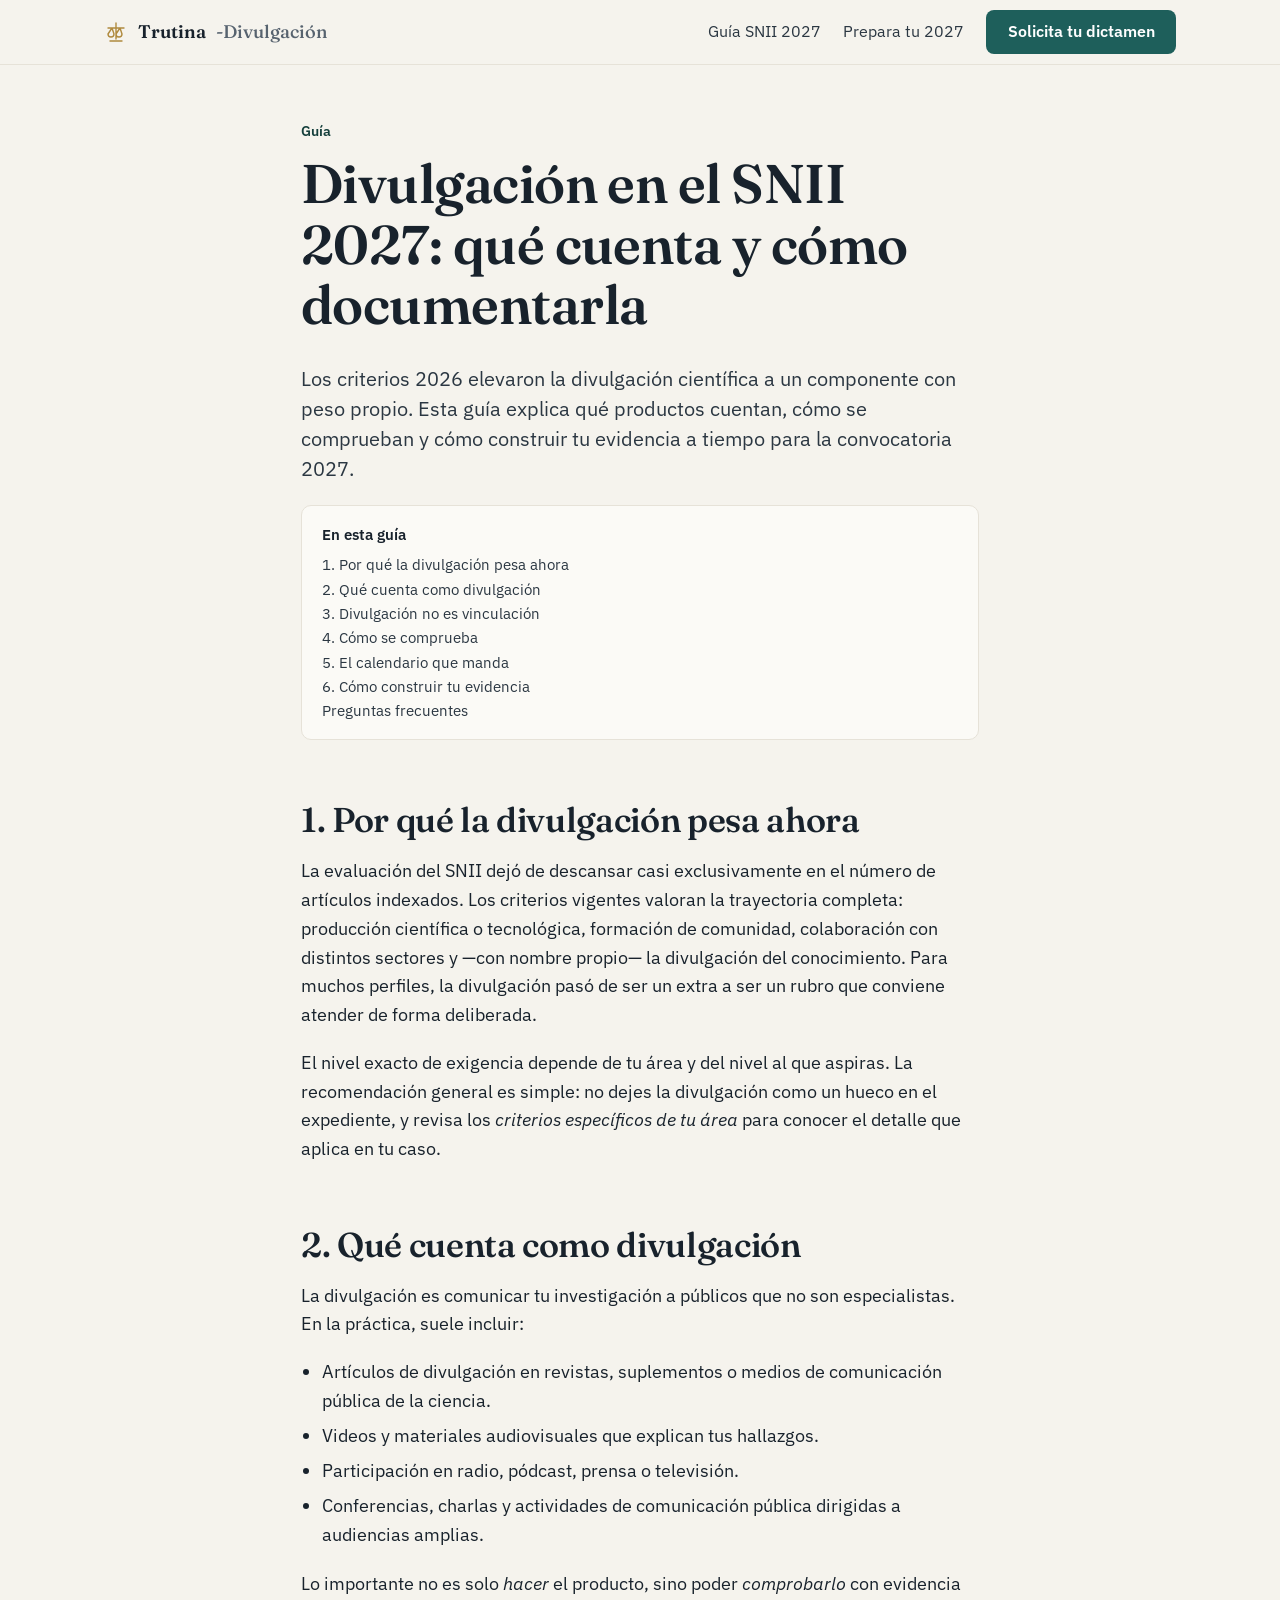
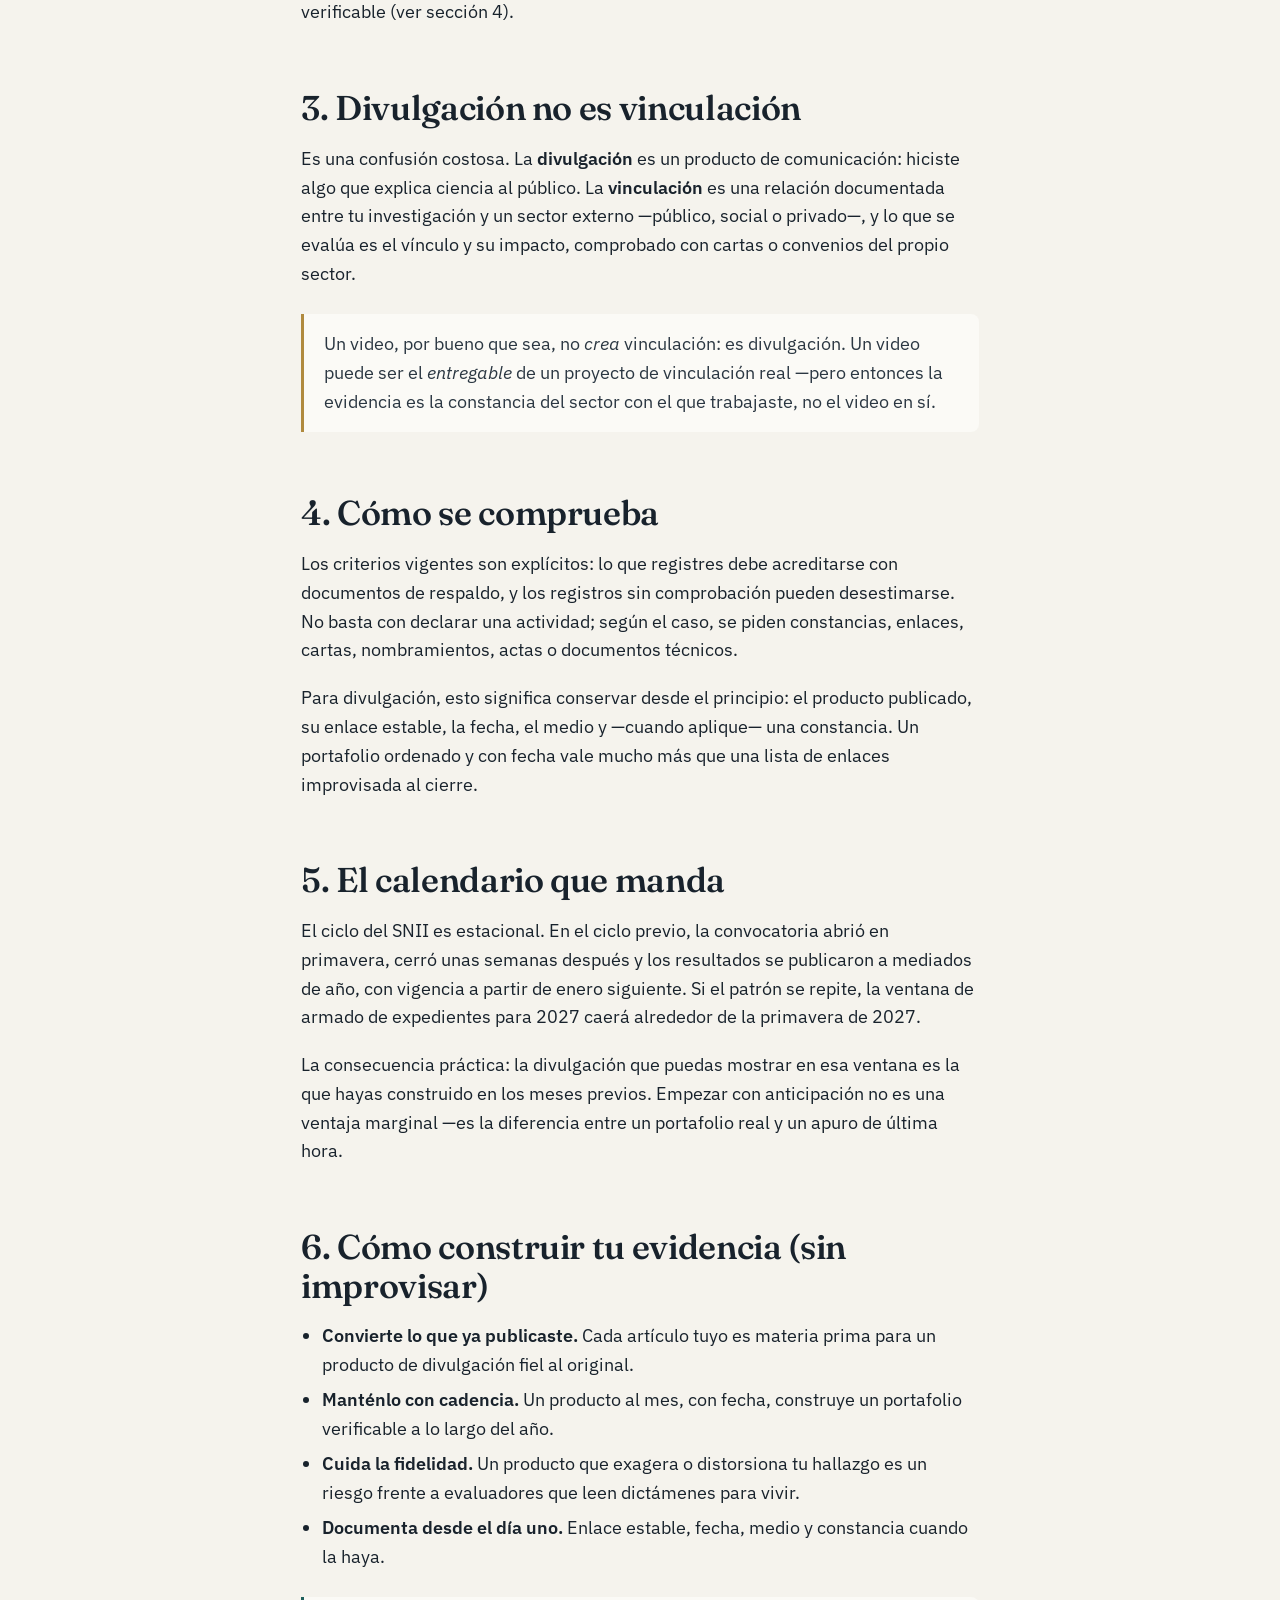
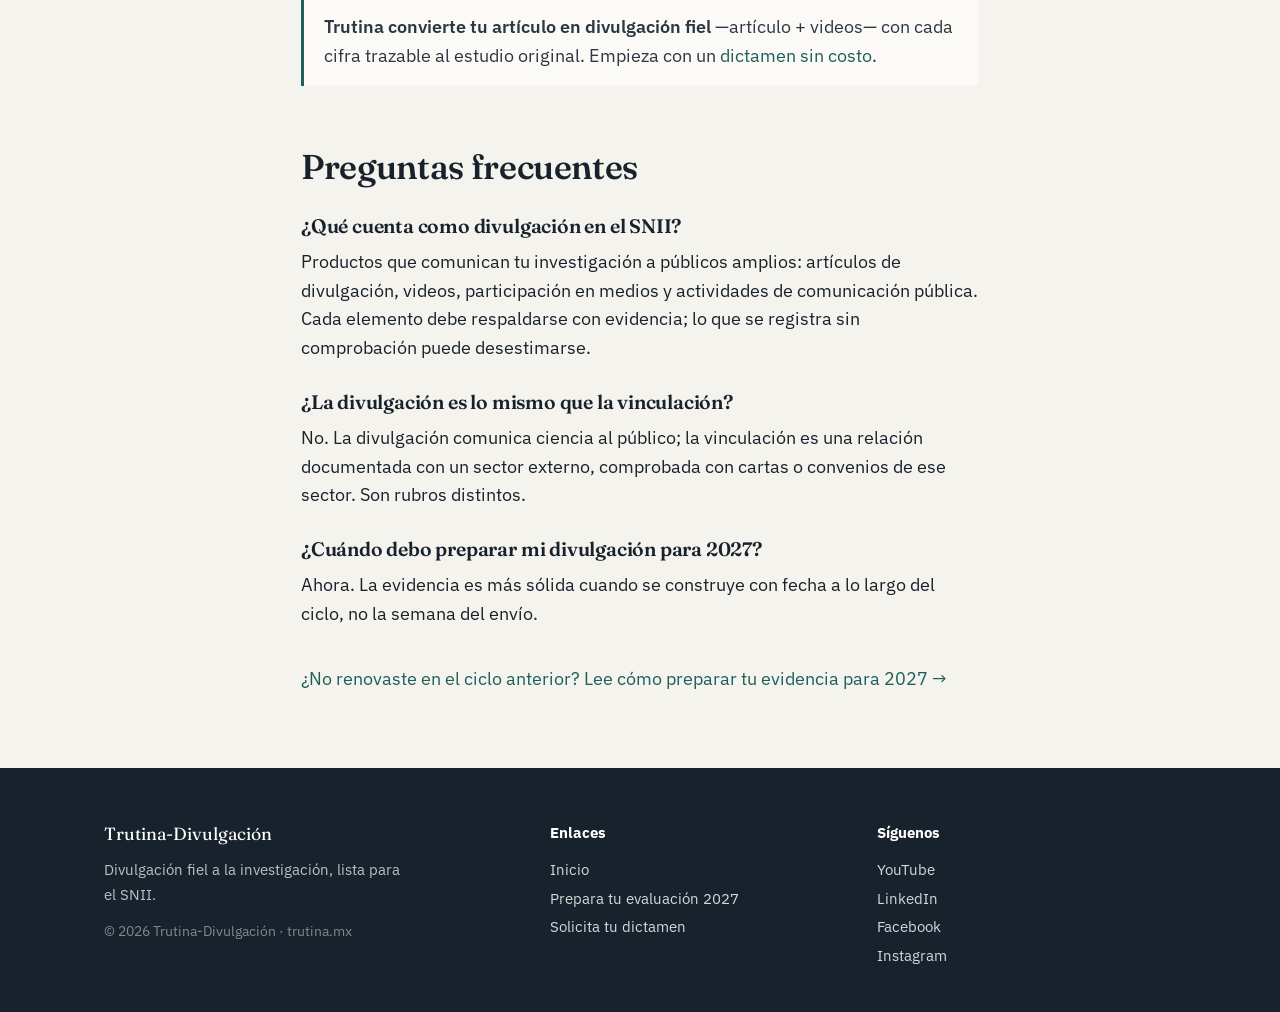
==== guia-divulgacion-snii-2027.html @ 3f076a6f "Add files via upload Creación de la página con el dominio trutina.mx" ====
<!DOCTYPE html>
<html lang="es">
<head>
<meta charset="utf-8">
<meta name="viewport" content="width=device-width, initial-scale=1">
<title>Divulgación en el SNII 2027: qué cuenta y cómo documentarla — Trutina</title>
<meta name="description" content="Guía práctica de la divulgación científica en la evaluación del SNII rumbo a 2027: qué productos cuentan, cómo se comprueban y cómo construir tu evidencia a tiempo.">
<link rel="canonical" href="https://trutina.mx/guia-divulgacion-snii-2027.html">
<meta property="og:type" content="article">
<meta property="og:title" content="Divulgación en el SNII 2027: qué cuenta y cómo documentarla">
<meta property="og:description" content="Qué productos de divulgación cuentan en el SNII, cómo se comprueban y cómo construir tu evidencia rumbo a la convocatoria 2027.">
<meta property="og:url" content="https://trutina.mx/guia-divulgacion-snii-2027.html">
<meta property="og:locale" content="es_MX">
<link rel="preconnect" href="https://fonts.googleapis.com">
<link rel="preconnect" href="https://fonts.gstatic.com" crossorigin>
<link href="https://fonts.googleapis.com/css2?family=Fraunces:opsz,wght@9..144,500;9..144,600&family=IBM+Plex+Sans:wght@400;500;600&family=IBM+Plex+Mono:wght@500&display=swap" rel="stylesheet">
<link rel="stylesheet" href="styles.css">
<script type="application/ld+json">
{
  "@context":"https://schema.org",
  "@type":"FAQPage",
  "mainEntity":[
    {"@type":"Question","name":"¿Qué cuenta como divulgación en el SNII?","acceptedAnswer":{"@type":"Answer","text":"Productos que comunican tu investigación a públicos amplios: artículos de divulgación, videos, materiales audiovisuales, participación en medios y actividades de comunicación pública de la ciencia. Cada elemento debe respaldarse con evidencia documental; lo que se registra sin comprobación puede desestimarse."}},
    {"@type":"Question","name":"¿La divulgación es lo mismo que la vinculación en el SNII?","acceptedAnswer":{"@type":"Answer","text":"No. La divulgación comunica ciencia al público; la vinculación es una relación documentada con los sectores público, social o privado, comprobada con cartas o convenios del propio sector. Son rubros distintos y se evalúan por separado."}},
    {"@type":"Question","name":"¿Cuándo debo preparar mi divulgación para 2027?","acceptedAnswer":{"@type":"Answer","text":"Ahora. La convocatoria suele abrir en primavera y los resultados llegan a mediados de año. La evidencia de divulgación es más sólida cuando se construye con fecha a lo largo del ciclo, no la semana del envío."}}
  ]
}
</script>
</head>
<body>
<a class="skip" href="#main">Saltar al contenido</a>

<header class="site-head">
  <div class="wrap">
    <a class="brand" href="/" aria-label="Trutina-Divulgación, inicio">
      <svg width="24" height="24" viewBox="0 0 24 24" fill="none" aria-hidden="true">
        <path d="M12 3v16M6 21h12M4 8h16M8 8l-4 6a3 3 0 0 0 6 0L8 8zm8 0l-4 6a3 3 0 0 0 6 0l-2-6z" stroke="#B08A3E" stroke-width="1.4" stroke-linecap="round" stroke-linejoin="round"/>
      </svg>
      Trutina<span style="color:var(--slate);font-weight:500">-Divulgación</span>
    </a>
    <nav class="nav" aria-label="Principal">
      <a class="navlink" href="guia-divulgacion-snii-2027.html">Guía SNII 2027</a>
      <a class="navlink" href="no-renovados-2027.html">Prepara tu 2027</a>
      <a class="btn btn-primary cta" href="mailto:trutina.divulgacion@gmail.com?subject=Solicito%20mi%20dictamen%20de%20divulgabilidad">Solicita tu dictamen</a>
    </nav>
  </div>
</header>

<main id="main" class="article">
  <div class="wrap prose">
    <p class="kicker">Guía</p>
    <h1>Divulgación en el SNII 2027: qué cuenta y cómo documentarla</h1>
    <p class="lead">Los criterios 2026 elevaron la divulgación científica a un componente con peso propio. Esta guía explica qué productos cuentan, cómo se comprueban y cómo construir tu evidencia a tiempo para la convocatoria 2027.</p>

    <nav class="toc" aria-label="Contenido">
      <strong>En esta guía</strong>
      <a href="#peso">1. Por qué la divulgación pesa ahora</a><br>
      <a href="#cuenta">2. Qué cuenta como divulgación</a><br>
      <a href="#vinculacion">3. Divulgación no es vinculación</a><br>
      <a href="#evidencia">4. Cómo se comprueba</a><br>
      <a href="#calendario">5. El calendario que manda</a><br>
      <a href="#construir">6. Cómo construir tu evidencia</a><br>
      <a href="#faq">Preguntas frecuentes</a>
    </nav>

    <h2 id="peso">1. Por qué la divulgación pesa ahora</h2>
    <p>La evaluación del SNII dejó de descansar casi exclusivamente en el número de artículos indexados. Los criterios vigentes valoran la trayectoria completa: producción científica o tecnológica, formación de comunidad, colaboración con distintos sectores y &mdash;con nombre propio&mdash; la divulgación del conocimiento. Para muchos perfiles, la divulgación pasó de ser un extra a ser un rubro que conviene atender de forma deliberada.</p>
    <p>El nivel exacto de exigencia depende de tu área y del nivel al que aspiras. La recomendación general es simple: no dejes la divulgación como un hueco en el expediente, y revisa los <em>criterios específicos de tu área</em> para conocer el detalle que aplica en tu caso.</p>

    <h2 id="cuenta">2. Qué cuenta como divulgación</h2>
    <p>La divulgación es comunicar tu investigación a públicos que no son especialistas. En la práctica, suele incluir:</p>
    <ul>
      <li>Artículos de divulgación en revistas, suplementos o medios de comunicación pública de la ciencia.</li>
      <li>Videos y materiales audiovisuales que explican tus hallazgos.</li>
      <li>Participación en radio, pódcast, prensa o televisión.</li>
      <li>Conferencias, charlas y actividades de comunicación pública dirigidas a audiencias amplias.</li>
    </ul>
    <p>Lo importante no es solo <em>hacer</em> el producto, sino poder <em>comprobarlo</em> con evidencia verificable (ver sección 4).</p>

    <h2 id="vinculacion">3. Divulgación no es vinculación</h2>
    <p>Es una confusión costosa. La <strong>divulgación</strong> es un producto de comunicación: hiciste algo que explica ciencia al público. La <strong>vinculación</strong> es una relación documentada entre tu investigación y un sector externo &mdash;público, social o privado&mdash;, y lo que se evalúa es el vínculo y su impacto, comprobado con cartas o convenios del propio sector.</p>
    <div class="callout">
      <p>Un video, por bueno que sea, no <em>crea</em> vinculación: es divulgación. Un video puede ser el <em>entregable</em> de un proyecto de vinculación real &mdash;pero entonces la evidencia es la constancia del sector con el que trabajaste, no el video en sí.</p>
    </div>

    <h2 id="evidencia">4. Cómo se comprueba</h2>
    <p>Los criterios vigentes son explícitos: lo que registres debe acreditarse con documentos de respaldo, y los registros sin comprobación pueden desestimarse. No basta con declarar una actividad; según el caso, se piden constancias, enlaces, cartas, nombramientos, actas o documentos técnicos.</p>
    <p>Para divulgación, esto significa conservar desde el principio: el producto publicado, su enlace estable, la fecha, el medio y &mdash;cuando aplique&mdash; una constancia. Un portafolio ordenado y con fecha vale mucho más que una lista de enlaces improvisada al cierre.</p>

    <h2 id="calendario">5. El calendario que manda</h2>
    <p>El ciclo del SNII es estacional. En el ciclo previo, la convocatoria abrió en primavera, cerró unas semanas después y los resultados se publicaron a mediados de año, con vigencia a partir de enero siguiente. Si el patrón se repite, la ventana de armado de expedientes para 2027 caerá alrededor de la primavera de 2027.</p>
    <p>La consecuencia práctica: la divulgación que puedas mostrar en esa ventana es la que hayas construido en los meses previos. Empezar con anticipación no es una ventaja marginal &mdash;es la diferencia entre un portafolio real y un apuro de última hora.</p>

    <h2 id="construir">6. Cómo construir tu evidencia (sin improvisar)</h2>
    <ul>
      <li><strong>Convierte lo que ya publicaste.</strong> Cada artículo tuyo es materia prima para un producto de divulgación fiel al original.</li>
      <li><strong>Manténlo con cadencia.</strong> Un producto al mes, con fecha, construye un portafolio verificable a lo largo del año.</li>
      <li><strong>Cuida la fidelidad.</strong> Un producto que exagera o distorsiona tu hallazgo es un riesgo frente a evaluadores que leen dictámenes para vivir.</li>
      <li><strong>Documenta desde el día uno.</strong> Enlace estable, fecha, medio y constancia cuando la haya.</li>
    </ul>

    <div class="callout" style="border-left-color:var(--teal)">
      <p><strong>Trutina convierte tu artículo en divulgación fiel</strong> &mdash;artículo + videos&mdash; con cada cifra trazable al estudio original. Empieza con un <a href="mailto:trutina.divulgacion@gmail.com?subject=Solicito%20mi%20dictamen%20de%20divulgabilidad">dictamen sin costo</a>.</p>
    </div>

    <h2 id="faq">Preguntas frecuentes</h2>
    <h3>¿Qué cuenta como divulgación en el SNII?</h3>
    <p>Productos que comunican tu investigación a públicos amplios: artículos de divulgación, videos, participación en medios y actividades de comunicación pública. Cada elemento debe respaldarse con evidencia; lo que se registra sin comprobación puede desestimarse.</p>
    <h3>¿La divulgación es lo mismo que la vinculación?</h3>
    <p>No. La divulgación comunica ciencia al público; la vinculación es una relación documentada con un sector externo, comprobada con cartas o convenios de ese sector. Son rubros distintos.</p>
    <h3>¿Cuándo debo preparar mi divulgación para 2027?</h3>
    <p>Ahora. La evidencia es más sólida cuando se construye con fecha a lo largo del ciclo, no la semana del envío.</p>

    <p style="margin-top:2em"><a href="no-renovados-2027.html">¿No renovaste en el ciclo anterior? Lee cómo preparar tu evidencia para 2027 &rarr;</a></p>
  </div>
</main>

<footer class="site-foot">
  <div class="wrap">
    <div>
      <div class="fbrand">Trutina-Divulgación</div>
      <p style="margin:0;max-width:34ch">Divulgación fiel a la investigación, lista para el SNII.</p>
      <p class="fine">© 2026 Trutina-Divulgación · trutina.mx</p>
    </div>
    <div>
      <h4>Enlaces</h4>
      <a href="index.html">Inicio</a>
      <a href="no-renovados-2027.html">Prepara tu evaluación 2027</a>
      <a href="mailto:trutina.divulgacion@gmail.com">Solicita tu dictamen</a>
    </div>
    <div>
      <h4>Síguenos</h4>
      <a href="https://www.youtube.com/@ahdelvalle/shorts">YouTube</a>
      <a href="https://www.linkedin.com/in/adrian-hernandez-del-valle-576a7028/">LinkedIn</a>
      <a href="https://www.facebook.com/people/Adri%C3%A1n-Hern%C3%A1ndez-del-Valle-Divulgaci%C3%B3n-Econ%C3%B3mica/61593962355161/">Facebook</a>
      <a href="https://www.instagram.com/ahdelvalle.ciencia/">Instagram</a>
    </div>
  </div>
</footer>

</body>
</html>
---- styles.css ----
/* Trutina-Divulgación — shared styles
   Identity: trutina = balanza. Ink + paper, teal = verificado, brass = fiel de la balanza. */

:root{
  --ink:#18222C;
  --ink-2:#2B3742;
  --paper:#F5F3ED;
  --paper-2:#FBFAF6;
  --card:#FFFFFF;
  --teal:#1E5F5B;
  --teal-d:#153F3C;
  --brass:#B08A3E;
  --slate:#57636F;
  --line:#E6E2D8;
  --maxw:1120px;
  --text:66ch;
}

*{box-sizing:border-box}
html{-webkit-text-size-adjust:100%}
body{
  margin:0;
  background:var(--paper);
  color:var(--ink);
  font-family:"IBM Plex Sans",system-ui,-apple-system,Segoe UI,Roboto,Helvetica,Arial,sans-serif;
  font-size:18px;
  line-height:1.6;
  -webkit-font-smoothing:antialiased;
}
img{max-width:100%;height:auto;display:block}
a{color:var(--teal);text-decoration:none}
a:hover{color:var(--teal-d);text-decoration:underline;text-underline-offset:3px}
:focus-visible{outline:2px solid var(--teal);outline-offset:3px;border-radius:2px}

.wrap{max-width:var(--maxw);margin:0 auto;padding:0 24px}
.prose{max-width:var(--text)}

h1,h2,h3{font-family:"Fraunces",Georgia,"Times New Roman",serif;font-weight:560;line-height:1.12;letter-spacing:-.01em;color:var(--ink);margin:0 0 .5em}
h1{font-size:clamp(2.1rem,5vw,3.4rem);font-weight:600}
h2{font-size:clamp(1.5rem,3.2vw,2.15rem);margin-top:0}
h3{font-size:1.22rem;font-weight:600}
p{margin:0 0 1.05em}
.lead{font-size:1.22rem;color:var(--ink-2);line-height:1.55}
.muted{color:var(--slate)}
strong{font-weight:600}

/* trace chip — the one place monospace is justified (the pipeline emits claim IDs) */
.trace{font-family:"IBM Plex Mono",ui-monospace,SFMono-Regular,Menlo,monospace;font-size:.74em;letter-spacing:.02em;color:var(--teal-d);background:#EAF1F0;border:1px solid #CFE0DE;border-radius:999px;padding:.12em .6em;white-space:nowrap}

/* ---- header ---- */
.site-head{position:sticky;top:0;z-index:20;background:color-mix(in srgb,var(--paper) 88%,transparent);backdrop-filter:saturate(1.1) blur(8px);border-bottom:1px solid var(--line)}
.site-head .wrap{display:flex;align-items:center;gap:28px;height:64px}
.brand{display:flex;align-items:center;gap:10px;font-family:"Fraunces",serif;font-weight:600;font-size:1.14rem;color:var(--ink)}
.brand:hover{text-decoration:none}
.brand svg{flex:none}
.nav{margin-left:auto;display:flex;align-items:center;gap:22px}
.nav a{color:var(--ink-2);font-size:.98rem}
.nav a.cta{color:#fff}
.nav .navlink{display:none}
@media(min-width:820px){.nav .navlink{display:inline}}

/* ---- buttons ---- */
.btn{display:inline-block;font-weight:600;font-size:1rem;line-height:1;padding:.85em 1.3em;border-radius:8px;border:1px solid transparent;cursor:pointer;transition:background .15s,border-color .15s}
.btn-primary{background:var(--teal);color:#fff}
.btn-primary:hover{background:var(--teal-d);color:#fff;text-decoration:none}
.btn-ghost{background:transparent;color:var(--teal);border-color:#CBD8D6}
.btn-ghost:hover{background:#EAF1F0;text-decoration:none}

/* ---- sections ---- */
section{padding:64px 0}
.section-tight{padding:44px 0}
.rule{height:1px;background:var(--line);border:0;margin:0}
.kicker{font-family:"IBM Plex Sans",sans-serif;font-weight:600;font-size:.85rem;color:var(--teal-d);margin:0 0 .8em}

/* ---- hero ---- */
.hero{padding:72px 0 40px}
.hero-grid{display:grid;grid-template-columns:1fr;gap:40px;align-items:start}
@media(min-width:900px){.hero-grid{grid-template-columns:1.05fr .95fr;gap:56px;align-items:center}}
.hero h1{margin-bottom:.35em}
.hero .lead{margin-bottom:1.6em}
.hero-actions{display:flex;flex-wrap:wrap;gap:12px;align-items:center}
.hero-note{margin-top:1.4em;font-size:.95rem;color:var(--slate)}

/* video frame */
.video{position:relative;width:100%;aspect-ratio:16/9;background:#0d1418;border-radius:12px;overflow:hidden;border:1px solid var(--line);box-shadow:0 1px 0 rgba(24,34,44,.04),0 18px 40px -24px rgba(24,34,44,.35)}
.video iframe{position:absolute;inset:0;width:100%;height:100%;border:0}
.video-cap{margin-top:.7em;font-size:.9rem;color:var(--slate)}

/* portrait (9:16) reel-style player — matches vertical divulgación videos */
.video-portrait{position:relative;width:100%;max-width:316px;aspect-ratio:9/16;margin:0 auto;background:#0d1418;border-radius:20px;overflow:hidden;border:1px solid var(--line);box-shadow:0 1px 0 rgba(24,34,44,.04),0 22px 46px -26px rgba(24,34,44,.45)}
.video-portrait video{position:absolute;inset:0;width:100%;height:100%;object-fit:cover;background:#0d1418}

/* ---- steps (a real sequence → numbering justified) ---- */
.steps{display:grid;grid-template-columns:1fr;gap:22px;counter-reset:step}
@media(min-width:760px){.steps{grid-template-columns:repeat(3,1fr);gap:28px}}
.step{padding-top:20px;border-top:2px solid var(--brass)}
.step .n{font-family:"Fraunces",serif;font-size:.95rem;color:var(--brass);font-weight:600}
.step h3{margin:.3em 0 .35em}
.step p{font-size:1rem;color:var(--ink-2);margin:0}

/* ---- fidelity / tether panel ---- */
.panel{background:var(--paper-2);border:1px solid var(--line);border-radius:14px;padding:36px}
.tether{width:100%;max-width:520px;margin:8px 0 4px}

/* ---- feature rows ---- */
.rows{display:grid;gap:2px;background:var(--line);border:1px solid var(--line);border-radius:12px;overflow:hidden}
.row{background:var(--paper-2);padding:20px 24px;display:grid;grid-template-columns:1fr;gap:4px}
@media(min-width:680px){.row{grid-template-columns:200px 1fr;gap:24px;align-items:baseline}}
.row .rk{font-weight:600;color:var(--ink)}
.row .rv{color:var(--ink-2);font-size:1rem}

/* ---- credentials ---- */
.creds{display:grid;gap:18px}
@media(min-width:680px){.creds{grid-template-columns:1fr 1fr;gap:28px}}
.cred{padding:22px 24px;background:var(--card);border:1px solid var(--line);border-radius:12px}
.cred .role{font-size:.92rem;color:var(--slate);margin-top:.2em}

/* ---- CTA band ---- */
.cta-band{background:var(--ink);color:#EAF0F0}
.cta-band h2{color:#fff}
.cta-band .lead{color:#C4D0D0}
.cta-band .price{font-family:"Fraunces",serif;font-size:1.05rem;color:#DCC790;margin:0 0 1.4em}
.cta-band a.btn-primary{background:var(--teal)}
.cta-band a.btn-primary:hover{background:#2A7570}

/* ---- article (guide / P3) ---- */
.article{padding:56px 0}
.article .prose h2{margin-top:1.8em}
.article .prose h3{margin-top:1.5em}
.article .prose ul{padding-left:1.15em;margin:0 0 1.1em}
.article .prose li{margin:.35em 0}
.article .prose .callout{background:var(--paper-2);border-left:3px solid var(--brass);border-radius:0 8px 8px 0;padding:16px 20px;margin:1.4em 0;color:var(--ink-2)}
.article .prose .callout p:last-child{margin-bottom:0}
.toc{font-size:.95rem;color:var(--slate);border:1px solid var(--line);border-radius:10px;padding:16px 20px;background:var(--paper-2);margin:0 0 2em}
.toc a{color:var(--ink-2)}
.toc strong{display:block;color:var(--ink);margin-bottom:.4em;font-weight:600}

/* ---- footer ---- */
.site-foot{background:var(--ink);color:#B7C2C2;padding:52px 0 40px;font-size:.95rem}
.site-foot .wrap{display:grid;gap:28px}
@media(min-width:760px){.site-foot .wrap{grid-template-columns:1.4fr 1fr 1fr}}
.site-foot h4{color:#fff;font-family:"IBM Plex Sans",sans-serif;font-size:.95rem;margin:0 0 .8em}
.site-foot a{color:#CFDAD9;display:block;margin:.3em 0}
.site-foot .fine{color:#7E8B8B;font-size:.86rem;margin-top:1em}
.site-foot .fbrand{font-family:"Fraunces",serif;color:#fff;font-size:1.1rem;margin-bottom:.5em}

.skip{position:absolute;left:-9999px}
.skip:focus{left:16px;top:12px;background:#fff;color:var(--ink);padding:8px 14px;border-radius:6px;z-index:50}
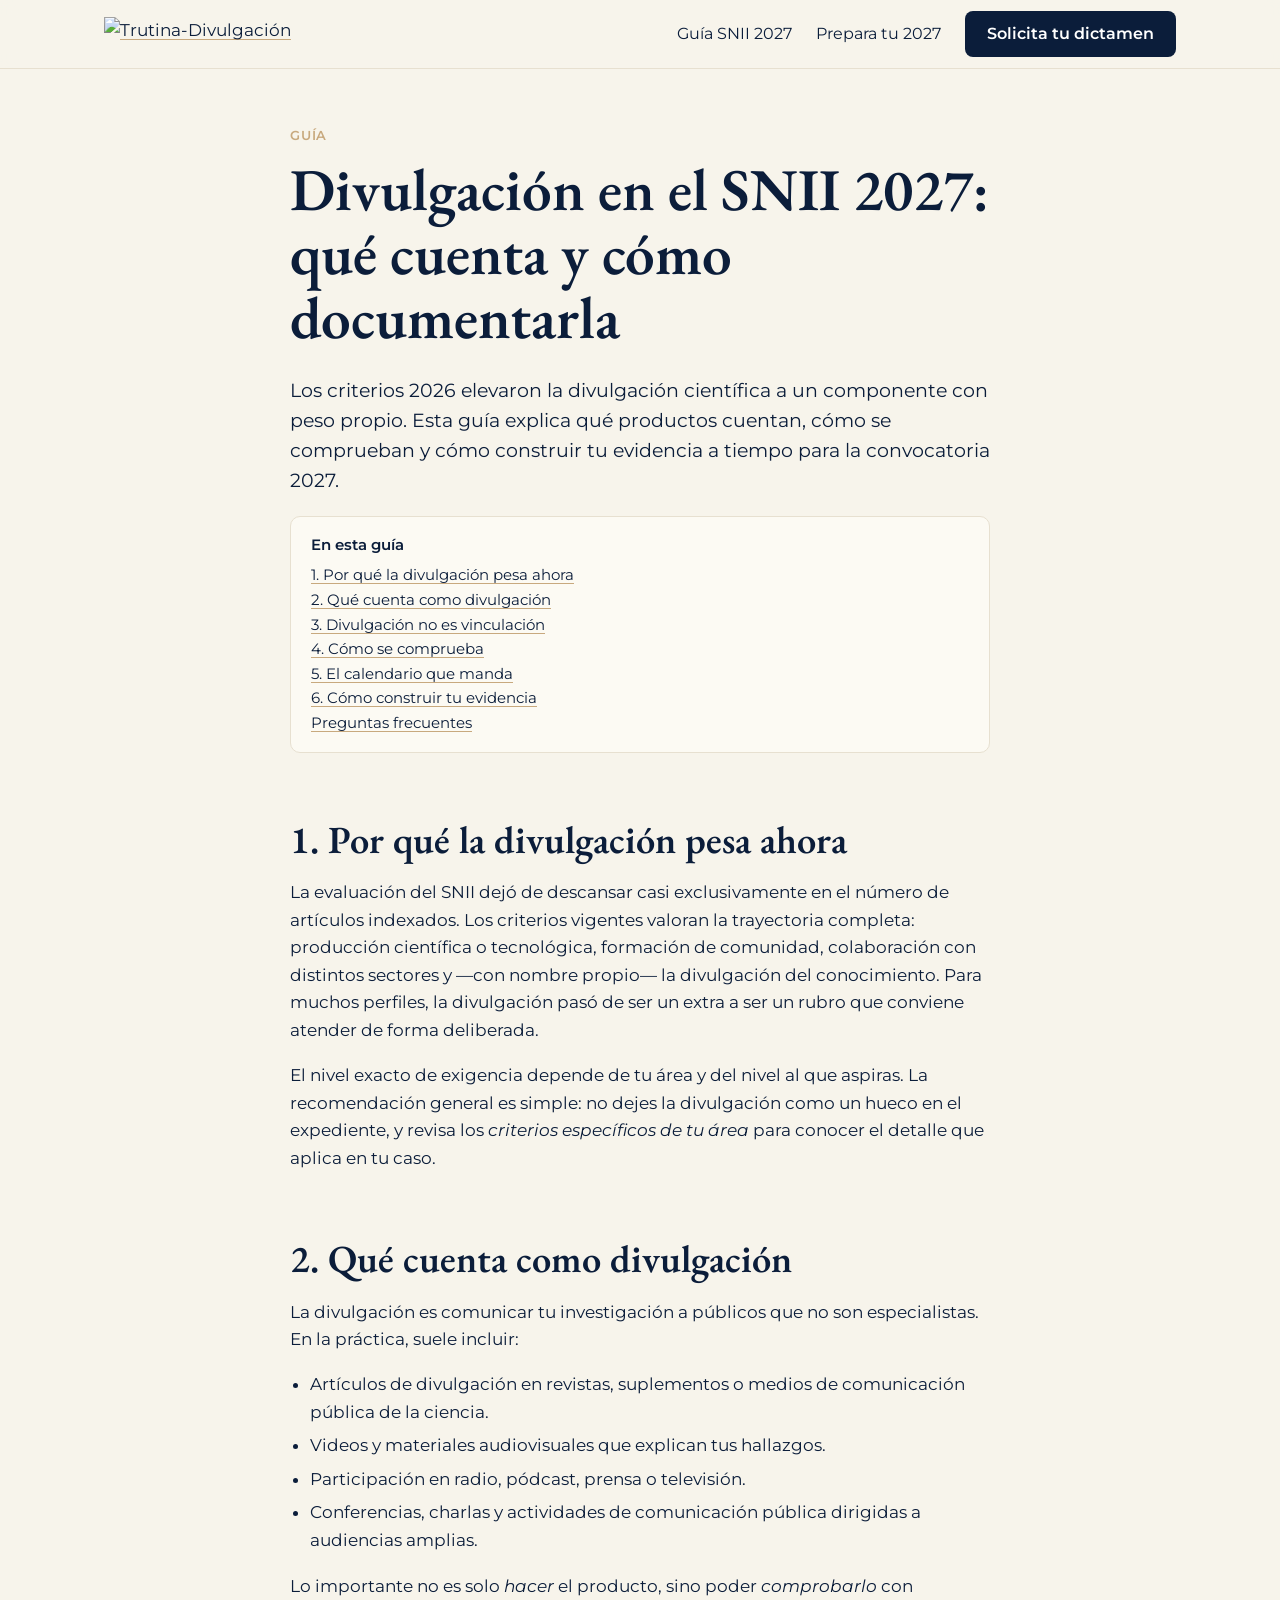
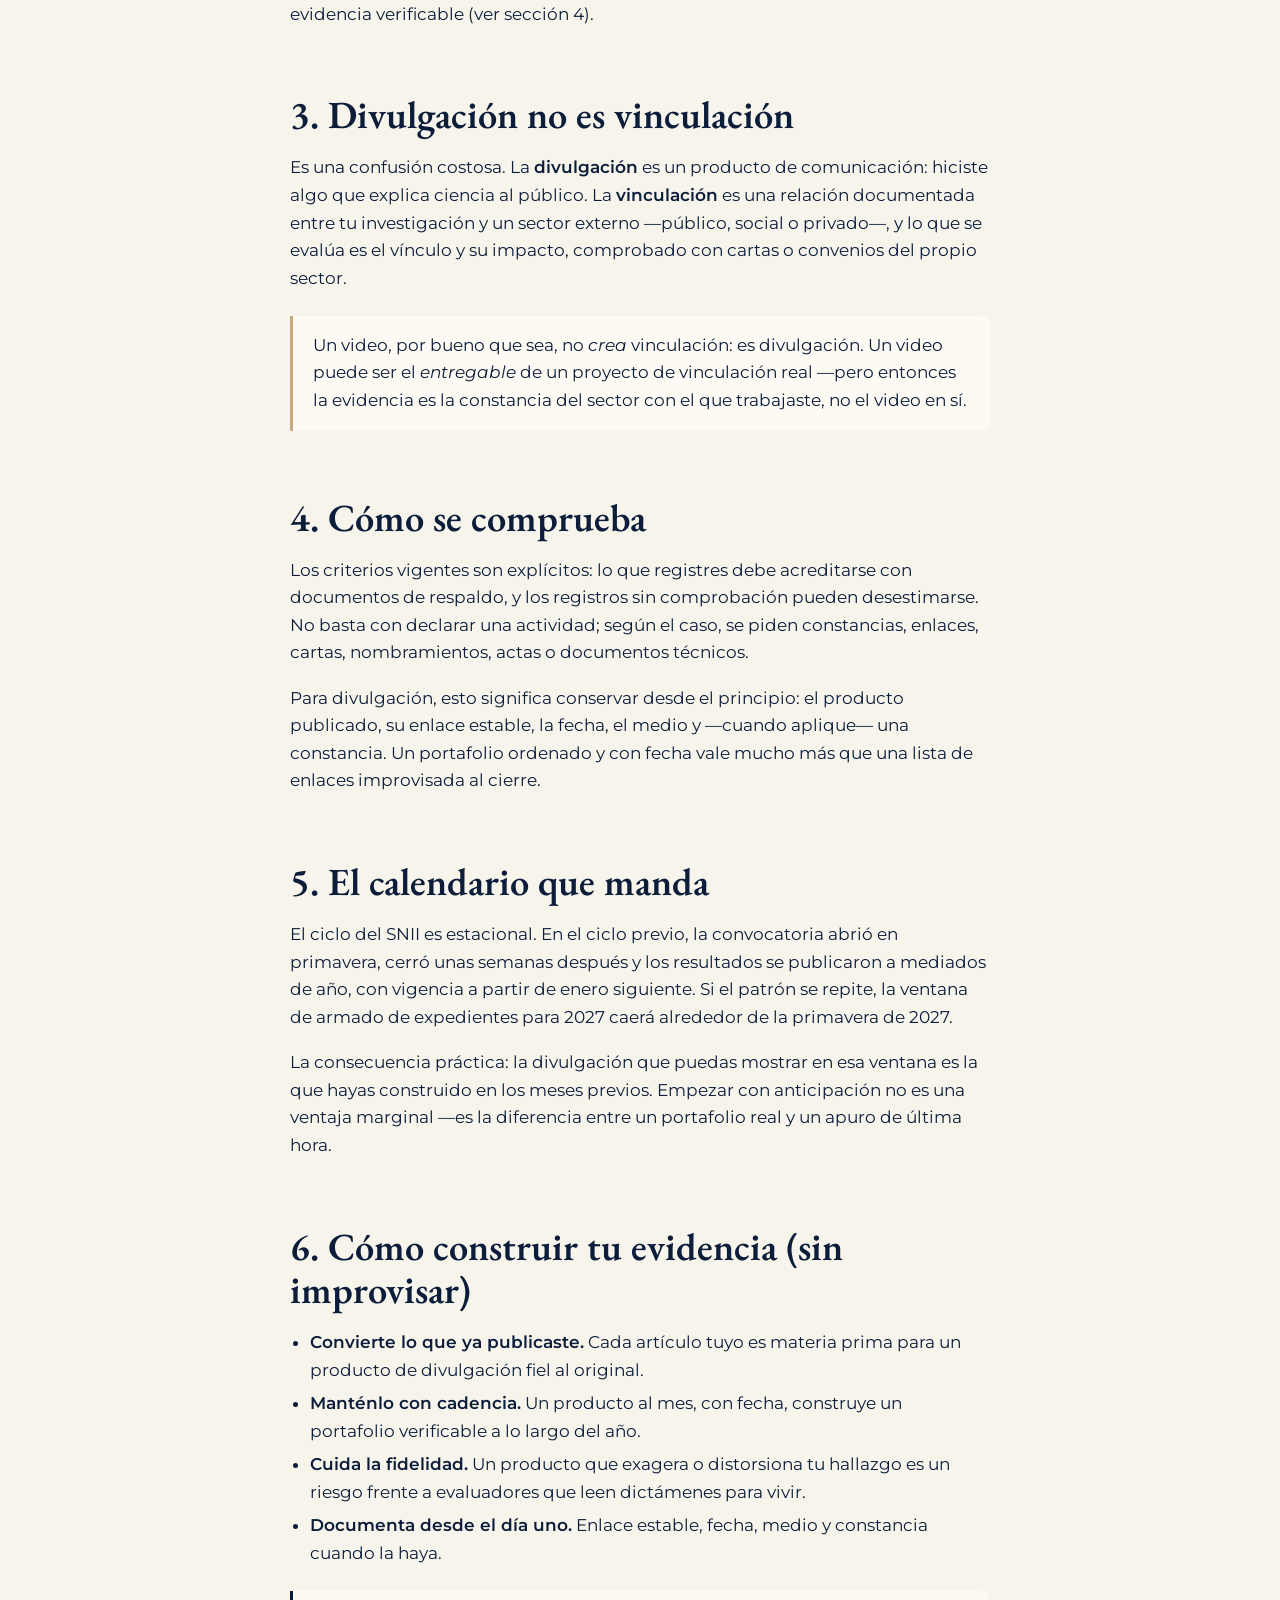
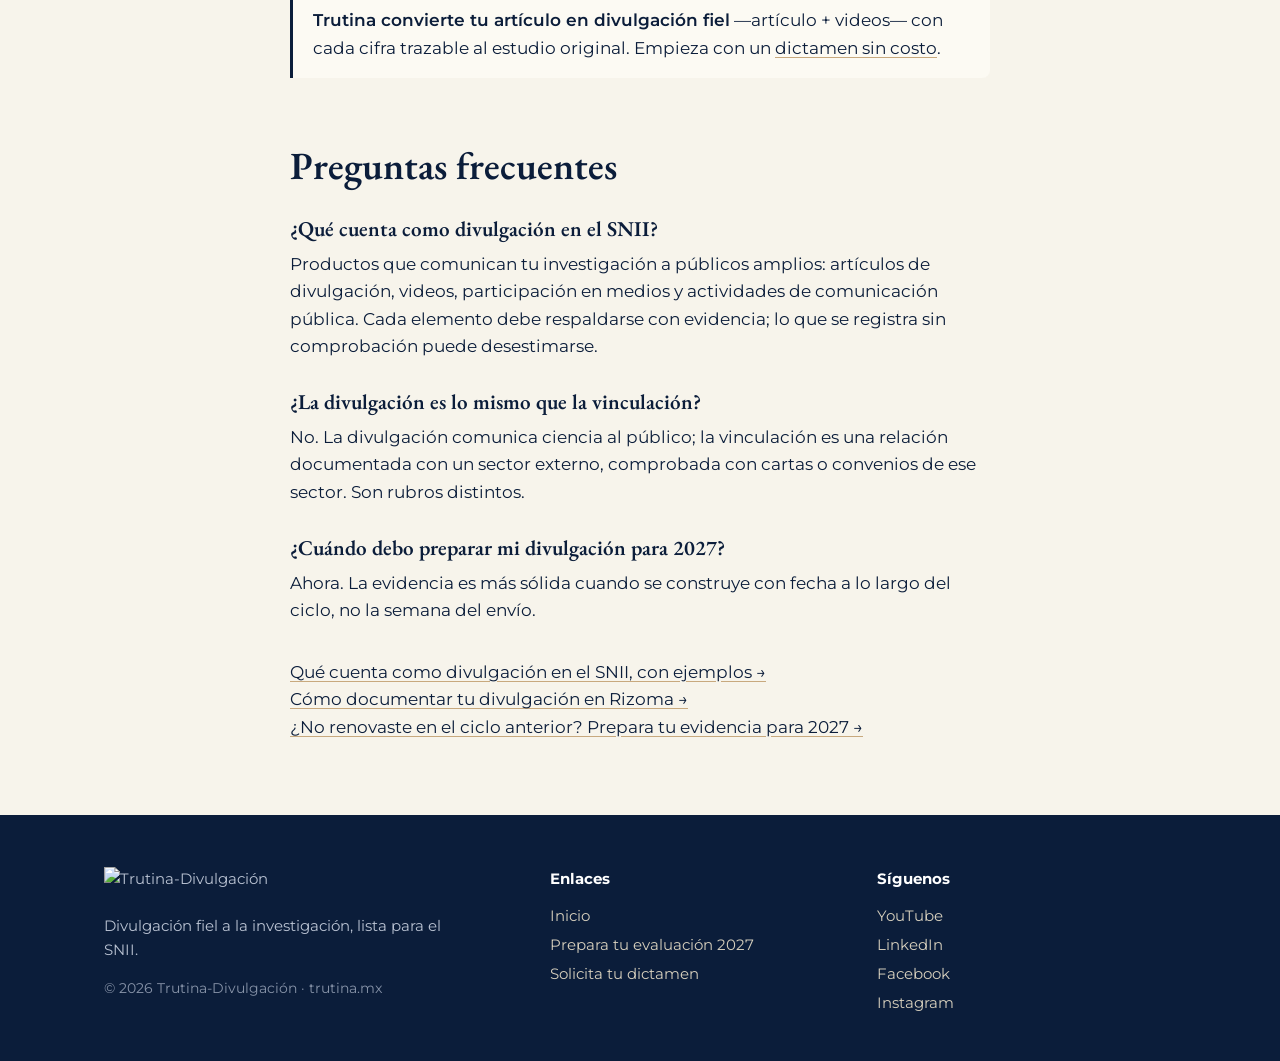
==== commit 31e28718: "Add files via upload Update 2a versión de página sin video largo" ====
--- a/guia-divulgacion-snii-2027.html
+++ b/guia-divulgacion-snii-2027.html
@@ -13,7 +13,9 @@
 <meta property="og:locale" content="es_MX">
 <link rel="preconnect" href="https://fonts.googleapis.com">
 <link rel="preconnect" href="https://fonts.gstatic.com" crossorigin>
-<link href="https://fonts.googleapis.com/css2?family=Fraunces:opsz,wght@9..144,500;9..144,600&family=IBM+Plex+Sans:wght@400;500;600&family=IBM+Plex+Mono:wght@500&display=swap" rel="stylesheet">
+<link href="https://fonts.googleapis.com/css2?family=EB+Garamond:wght@500;600&family=Montserrat:wght@400;500;600&display=swap" rel="stylesheet">
+<link rel="icon" type="image/png" sizes="512x512" href="assets/favicon-512.png">
+<link rel="icon" type="image/png" sizes="192x192" href="assets/favicon-192.png">
 <link rel="stylesheet" href="styles.css">
 <script type="application/ld+json">
 {
@@ -33,10 +35,7 @@
 <header class="site-head">
   <div class="wrap">
     <a class="brand" href="/" aria-label="Trutina-Divulgación, inicio">
-      <svg width="24" height="24" viewBox="0 0 24 24" fill="none" aria-hidden="true">
-        <path d="M12 3v16M6 21h12M4 8h16M8 8l-4 6a3 3 0 0 0 6 0L8 8zm8 0l-4 6a3 3 0 0 0 6 0l-2-6z" stroke="#B08A3E" stroke-width="1.4" stroke-linecap="round" stroke-linejoin="round"/>
-      </svg>
-      Trutina<span style="color:var(--slate);font-weight:500">-Divulgación</span>
+      <img src="assets/logo-horizontal.svg" alt="Trutina-Divulgación" width="210">
     </a>
     <nav class="nav" aria-label="Principal">
       <a class="navlink" href="guia-divulgacion-snii-2027.html">Guía SNII 2027</a>
@@ -111,14 +110,18 @@
     <h3>¿Cuándo debo preparar mi divulgación para 2027?</h3>
     <p>Ahora. La evidencia es más sólida cuando se construye con fecha a lo largo del ciclo, no la semana del envío.</p>
 
-    <p style="margin-top:2em"><a href="no-renovados-2027.html">¿No renovaste en el ciclo anterior? Lee cómo preparar tu evidencia para 2027 &rarr;</a></p>
+    <p style="margin-top:2em">
+      <a href="que-cuenta-como-divulgacion-snii.html">Qué cuenta como divulgación en el SNII, con ejemplos &rarr;</a><br>
+      <a href="rizoma-divulgacion-snii.html">Cómo documentar tu divulgación en Rizoma &rarr;</a><br>
+      <a href="no-renovados-2027.html">¿No renovaste en el ciclo anterior? Prepara tu evidencia para 2027 &rarr;</a>
+    </p>
   </div>
 </main>
 
 <footer class="site-foot">
   <div class="wrap">
     <div>
-      <div class="fbrand">Trutina-Divulgación</div>
+      <img class="fbrand-logo" src="assets/logo-horizontal-dark.svg" alt="Trutina-Divulgación">
       <p style="margin:0;max-width:34ch">Divulgación fiel a la investigación, lista para el SNII.</p>
       <p class="fine">© 2026 Trutina-Divulgación · trutina.mx</p>
     </div>
--- a/styles.css
+++ b/styles.css
@@ -1,19 +1,20 @@
-/* Trutina-Divulgación — shared styles
-   Identity: trutina = balanza. Ink + paper, teal = verificado, brass = fiel de la balanza. */
+/* Trutina-Divulgación — brand system v1.0
+   Oxford Blue #0B1D3A · Antique Ivory #F7F4EB · Muted Brass #C8A97E (acento) · Warm Charcoal #3A3B3C
+   Tipografía: EB Garamond (títulos) · Montserrat (cuerpo/UI). Brass solo como acento. */
 
 :root{
-  --ink:#18222C;
-  --ink-2:#2B3742;
-  --paper:#F5F3ED;
-  --paper-2:#FBFAF6;
+  --ink:#0B1D3A;      /* navy — texto y marca */
+  --ink-2:#12294D;    /* navy claro — hover/acciones */
+  --paper:#F7F4EB;    /* ivory — fondo por defecto */
+  --paper-2:#FCFAF3;  /* ivory claro — paneles */
   --card:#FFFFFF;
-  --teal:#1E5F5B;
-  --teal-d:#153F3C;
-  --brass:#B08A3E;
-  --slate:#57636F;
-  --line:#E6E2D8;
+  --teal:#0B1D3A;     /* alias de acción → navy (CTAs/enlaces) */
+  --teal-d:#12294D;
+  --brass:#C8A97E;    /* acento: comillas, líneas divisorias */
+  --slate:#3A3B3C;    /* charcoal — texto secundario/interfaz */
+  --line:#E7E0D0;
   --maxw:1120px;
-  --text:66ch;
+  --text:68ch;
 }
 
 *{box-sizing:border-box}
@@ -22,58 +23,55 @@
   margin:0;
   background:var(--paper);
   color:var(--ink);
-  font-family:"IBM Plex Sans",system-ui,-apple-system,Segoe UI,Roboto,Helvetica,Arial,sans-serif;
-  font-size:18px;
-  line-height:1.6;
+  font-family:"Montserrat",system-ui,-apple-system,Segoe UI,Roboto,Helvetica,Arial,sans-serif;
+  font-size:17px;
+  line-height:1.62;
   -webkit-font-smoothing:antialiased;
 }
 img{max-width:100%;height:auto;display:block}
-a{color:var(--teal);text-decoration:none}
-a:hover{color:var(--teal-d);text-decoration:underline;text-underline-offset:3px}
-:focus-visible{outline:2px solid var(--teal);outline-offset:3px;border-radius:2px}
+a{color:var(--ink);text-decoration:underline;text-underline-offset:3px;text-decoration-color:var(--brass)}
+a:hover{color:var(--ink-2);text-decoration-color:var(--ink-2)}
+:focus-visible{outline:2px solid var(--brass);outline-offset:3px;border-radius:2px}
 
 .wrap{max-width:var(--maxw);margin:0 auto;padding:0 24px}
 .prose{max-width:var(--text)}
 
-h1,h2,h3{font-family:"Fraunces",Georgia,"Times New Roman",serif;font-weight:560;line-height:1.12;letter-spacing:-.01em;color:var(--ink);margin:0 0 .5em}
-h1{font-size:clamp(2.1rem,5vw,3.4rem);font-weight:600}
-h2{font-size:clamp(1.5rem,3.2vw,2.15rem);margin-top:0}
-h3{font-size:1.22rem;font-weight:600}
+h1,h2,h3{font-family:"EB Garamond",Georgia,"Times New Roman",serif;font-weight:600;line-height:1.14;letter-spacing:0;color:var(--ink);margin:0 0 .45em}
+h1{font-size:clamp(2.3rem,5.2vw,3.7rem);line-height:1.08}
+h2{font-size:clamp(1.7rem,3.4vw,2.4rem);margin-top:0}
+h3{font-size:1.32rem}
 p{margin:0 0 1.05em}
-.lead{font-size:1.22rem;color:var(--ink-2);line-height:1.55}
+.lead{font-size:1.2rem;color:var(--ink);line-height:1.55}
 .muted{color:var(--slate)}
 strong{font-weight:600}
 
-/* trace chip — the one place monospace is justified (the pipeline emits claim IDs) */
-.trace{font-family:"IBM Plex Mono",ui-monospace,SFMono-Regular,Menlo,monospace;font-size:.74em;letter-spacing:.02em;color:var(--teal-d);background:#EAF1F0;border:1px solid #CFE0DE;border-radius:999px;padding:.12em .6em;white-space:nowrap}
+.trace{font-family:"Montserrat",sans-serif;font-weight:500;font-size:.74em;letter-spacing:.02em;color:var(--ink);background:#F1E9D8;border:1px solid var(--brass);border-radius:999px;padding:.12em .6em;white-space:nowrap}
 
-/* ---- header ---- */
-.site-head{position:sticky;top:0;z-index:20;background:color-mix(in srgb,var(--paper) 88%,transparent);backdrop-filter:saturate(1.1) blur(8px);border-bottom:1px solid var(--line)}
-.site-head .wrap{display:flex;align-items:center;gap:28px;height:64px}
-.brand{display:flex;align-items:center;gap:10px;font-family:"Fraunces",serif;font-weight:600;font-size:1.14rem;color:var(--ink)}
+.site-head{position:sticky;top:0;z-index:20;background:color-mix(in srgb,var(--paper) 90%,transparent);backdrop-filter:saturate(1.05) blur(8px);border-bottom:1px solid var(--line)}
+.site-head .wrap{display:flex;align-items:center;gap:28px;height:68px}
+.brand{display:flex;align-items:center}
 .brand:hover{text-decoration:none}
-.brand svg{flex:none}
-.nav{margin-left:auto;display:flex;align-items:center;gap:22px}
-.nav a{color:var(--ink-2);font-size:.98rem}
+.brand img{height:34px;width:auto;display:block}
+.nav{margin-left:auto;display:flex;align-items:center;gap:24px}
+.nav a{color:var(--ink);font-size:.98rem;text-decoration:none}
+.nav a:hover{text-decoration:underline;text-decoration-color:var(--brass)}
 .nav a.cta{color:#fff}
+.nav a.cta:hover{text-decoration:none}
 .nav .navlink{display:none}
 @media(min-width:820px){.nav .navlink{display:inline}}
 
-/* ---- buttons ---- */
-.btn{display:inline-block;font-weight:600;font-size:1rem;line-height:1;padding:.85em 1.3em;border-radius:8px;border:1px solid transparent;cursor:pointer;transition:background .15s,border-color .15s}
-.btn-primary{background:var(--teal);color:#fff}
-.btn-primary:hover{background:var(--teal-d);color:#fff;text-decoration:none}
-.btn-ghost{background:transparent;color:var(--teal);border-color:#CBD8D6}
-.btn-ghost:hover{background:#EAF1F0;text-decoration:none}
+.btn{display:inline-block;font-weight:600;font-size:1rem;line-height:1;padding:.9em 1.35em;border-radius:8px;border:1px solid transparent;cursor:pointer;text-decoration:none;transition:background .15s,border-color .15s}
+.btn-primary{background:var(--ink);color:#fff}
+.btn-primary:hover{background:var(--ink-2);color:#fff;text-decoration:none}
+.btn-ghost{background:transparent;color:var(--ink);border-color:var(--brass)}
+.btn-ghost:hover{background:#F1E9D8;text-decoration:none}
 
-/* ---- sections ---- */
 section{padding:64px 0}
 .section-tight{padding:44px 0}
 .rule{height:1px;background:var(--line);border:0;margin:0}
-.kicker{font-family:"IBM Plex Sans",sans-serif;font-weight:600;font-size:.85rem;color:var(--teal-d);margin:0 0 .8em}
+.kicker{font-family:"Montserrat",sans-serif;font-weight:600;font-size:.82rem;letter-spacing:.06em;text-transform:uppercase;color:var(--brass);margin:0 0 .9em}
 
-/* ---- hero ---- */
-.hero{padding:72px 0 40px}
+.hero{padding:76px 0 40px}
 .hero-grid{display:grid;grid-template-columns:1fr;gap:40px;align-items:start}
 @media(min-width:900px){.hero-grid{grid-template-columns:1.05fr .95fr;gap:56px;align-items:center}}
 .hero h1{margin-bottom:.35em}
@@ -81,68 +79,59 @@
 .hero-actions{display:flex;flex-wrap:wrap;gap:12px;align-items:center}
 .hero-note{margin-top:1.4em;font-size:.95rem;color:var(--slate)}
 
-/* video frame */
-.video{position:relative;width:100%;aspect-ratio:16/9;background:#0d1418;border-radius:12px;overflow:hidden;border:1px solid var(--line);box-shadow:0 1px 0 rgba(24,34,44,.04),0 18px 40px -24px rgba(24,34,44,.35)}
+.video{position:relative;width:100%;aspect-ratio:16/9;background:#0B1D3A;border-radius:12px;overflow:hidden;border:1px solid var(--line)}
 .video iframe{position:absolute;inset:0;width:100%;height:100%;border:0}
 .video-cap{margin-top:.7em;font-size:.9rem;color:var(--slate)}
 
-/* portrait (9:16) reel-style player — matches vertical divulgación videos */
-.video-portrait{position:relative;width:100%;max-width:316px;aspect-ratio:9/16;margin:0 auto;background:#0d1418;border-radius:20px;overflow:hidden;border:1px solid var(--line);box-shadow:0 1px 0 rgba(24,34,44,.04),0 22px 46px -26px rgba(24,34,44,.45)}
-.video-portrait video{position:absolute;inset:0;width:100%;height:100%;object-fit:cover;background:#0d1418}
+.video-portrait{position:relative;width:100%;max-width:316px;aspect-ratio:9/16;margin:0 auto;background:#0B1D3A;border-radius:20px;overflow:hidden;border:1px solid var(--line);box-shadow:0 1px 0 rgba(11,29,58,.04),0 22px 46px -26px rgba(11,29,58,.5)}
+.video-portrait video{position:absolute;inset:0;width:100%;height:100%;object-fit:cover;background:#0B1D3A}
+.video-portrait iframe{position:absolute;inset:0;width:100%;height:100%;border:0;background:#0B1D3A}
 
-/* ---- steps (a real sequence → numbering justified) ---- */
-.steps{display:grid;grid-template-columns:1fr;gap:22px;counter-reset:step}
+.gallery{display:grid;grid-template-columns:1fr;gap:22px;margin-top:26px}
+@media(min-width:620px){.gallery{grid-template-columns:repeat(3,1fr)}}
+.gallery .video-portrait{max-width:100%;margin:0}
+
+.steps{display:grid;grid-template-columns:1fr;gap:22px}
 @media(min-width:760px){.steps{grid-template-columns:repeat(3,1fr);gap:28px}}
 .step{padding-top:20px;border-top:2px solid var(--brass)}
-.step .n{font-family:"Fraunces",serif;font-size:.95rem;color:var(--brass);font-weight:600}
-.step h3{margin:.3em 0 .35em}
-.step p{font-size:1rem;color:var(--ink-2);margin:0}
+.step .n{font-family:"EB Garamond",serif;font-size:1.05rem;color:var(--ink);font-weight:600}
+.step h3{margin:.25em 0 .35em}
+.step p{font-size:1rem;color:var(--slate);margin:0}
 
-/* ---- fidelity / tether panel ---- */
 .panel{background:var(--paper-2);border:1px solid var(--line);border-radius:14px;padding:36px}
 .tether{width:100%;max-width:520px;margin:8px 0 4px}
 
-/* ---- feature rows ---- */
-.rows{display:grid;gap:2px;background:var(--line);border:1px solid var(--line);border-radius:12px;overflow:hidden}
-.row{background:var(--paper-2);padding:20px 24px;display:grid;grid-template-columns:1fr;gap:4px}
-@media(min-width:680px){.row{grid-template-columns:200px 1fr;gap:24px;align-items:baseline}}
-.row .rk{font-weight:600;color:var(--ink)}
-.row .rv{color:var(--ink-2);font-size:1rem}
-
-/* ---- credentials ---- */
 .creds{display:grid;gap:18px}
 @media(min-width:680px){.creds{grid-template-columns:1fr 1fr;gap:28px}}
 .cred{padding:22px 24px;background:var(--card);border:1px solid var(--line);border-radius:12px}
-.cred .role{font-size:.92rem;color:var(--slate);margin-top:.2em}
+.cred .role{font-size:.92rem;color:var(--slate);margin-top:.25em}
 
-/* ---- CTA band ---- */
-.cta-band{background:var(--ink);color:#EAF0F0}
+.cta-band{background:var(--ink);color:#EDE7D8}
 .cta-band h2{color:#fff}
-.cta-band .lead{color:#C4D0D0}
-.cta-band .price{font-family:"Fraunces",serif;font-size:1.05rem;color:#DCC790;margin:0 0 1.4em}
-.cta-band a.btn-primary{background:var(--teal)}
-.cta-band a.btn-primary:hover{background:#2A7570}
+.cta-band .lead{color:#D6CFBD}
+.cta-band .price{font-family:"EB Garamond",serif;font-size:1.2rem;color:var(--brass);margin:0 0 1.4em}
+.cta-band a.btn-primary{background:var(--brass);color:#0B1D3A}
+.cta-band a.btn-primary:hover{background:#D8BC93;color:#0B1D3A}
 
-/* ---- article (guide / P3) ---- */
 .article{padding:56px 0}
-.article .prose h2{margin-top:1.8em}
-.article .prose h3{margin-top:1.5em}
+.article .prose h2{margin-top:1.7em}
+.article .prose h3{margin-top:1.4em}
 .article .prose ul{padding-left:1.15em;margin:0 0 1.1em}
 .article .prose li{margin:.35em 0}
-.article .prose .callout{background:var(--paper-2);border-left:3px solid var(--brass);border-radius:0 8px 8px 0;padding:16px 20px;margin:1.4em 0;color:var(--ink-2)}
+.article .prose .callout{background:var(--paper-2);border-left:3px solid var(--brass);border-radius:0 8px 8px 0;padding:16px 20px;margin:1.4em 0;color:var(--ink)}
 .article .prose .callout p:last-child{margin-bottom:0}
 .toc{font-size:.95rem;color:var(--slate);border:1px solid var(--line);border-radius:10px;padding:16px 20px;background:var(--paper-2);margin:0 0 2em}
-.toc a{color:var(--ink-2)}
+.toc a{color:var(--ink)}
 .toc strong{display:block;color:var(--ink);margin-bottom:.4em;font-weight:600}
 
-/* ---- footer ---- */
-.site-foot{background:var(--ink);color:#B7C2C2;padding:52px 0 40px;font-size:.95rem}
+.site-foot{background:var(--ink);color:#B9C2D2;padding:52px 0 40px;font-size:.95rem}
 .site-foot .wrap{display:grid;gap:28px}
 @media(min-width:760px){.site-foot .wrap{grid-template-columns:1.4fr 1fr 1fr}}
-.site-foot h4{color:#fff;font-family:"IBM Plex Sans",sans-serif;font-size:.95rem;margin:0 0 .8em}
-.site-foot a{color:#CFDAD9;display:block;margin:.3em 0}
-.site-foot .fine{color:#7E8B8B;font-size:.86rem;margin-top:1em}
-.site-foot .fbrand{font-family:"Fraunces",serif;color:#fff;font-size:1.1rem;margin-bottom:.5em}
+.site-foot h4{color:#fff;font-family:"Montserrat",sans-serif;font-size:.95rem;margin:0 0 .8em}
+.site-foot a{color:#D6CFBD;display:block;margin:.3em 0;text-decoration:none}
+.site-foot a:hover{text-decoration:underline;text-decoration-color:var(--brass)}
+.site-foot .fine{color:#8793A8;font-size:.86rem;margin-top:1em}
+.fbrand-logo{height:36px;width:auto;margin-bottom:.7em}
 
 .skip{position:absolute;left:-9999px}
 .skip:focus{left:16px;top:12px;background:#fff;color:var(--ink);padding:8px 14px;border-radius:6px;z-index:50}
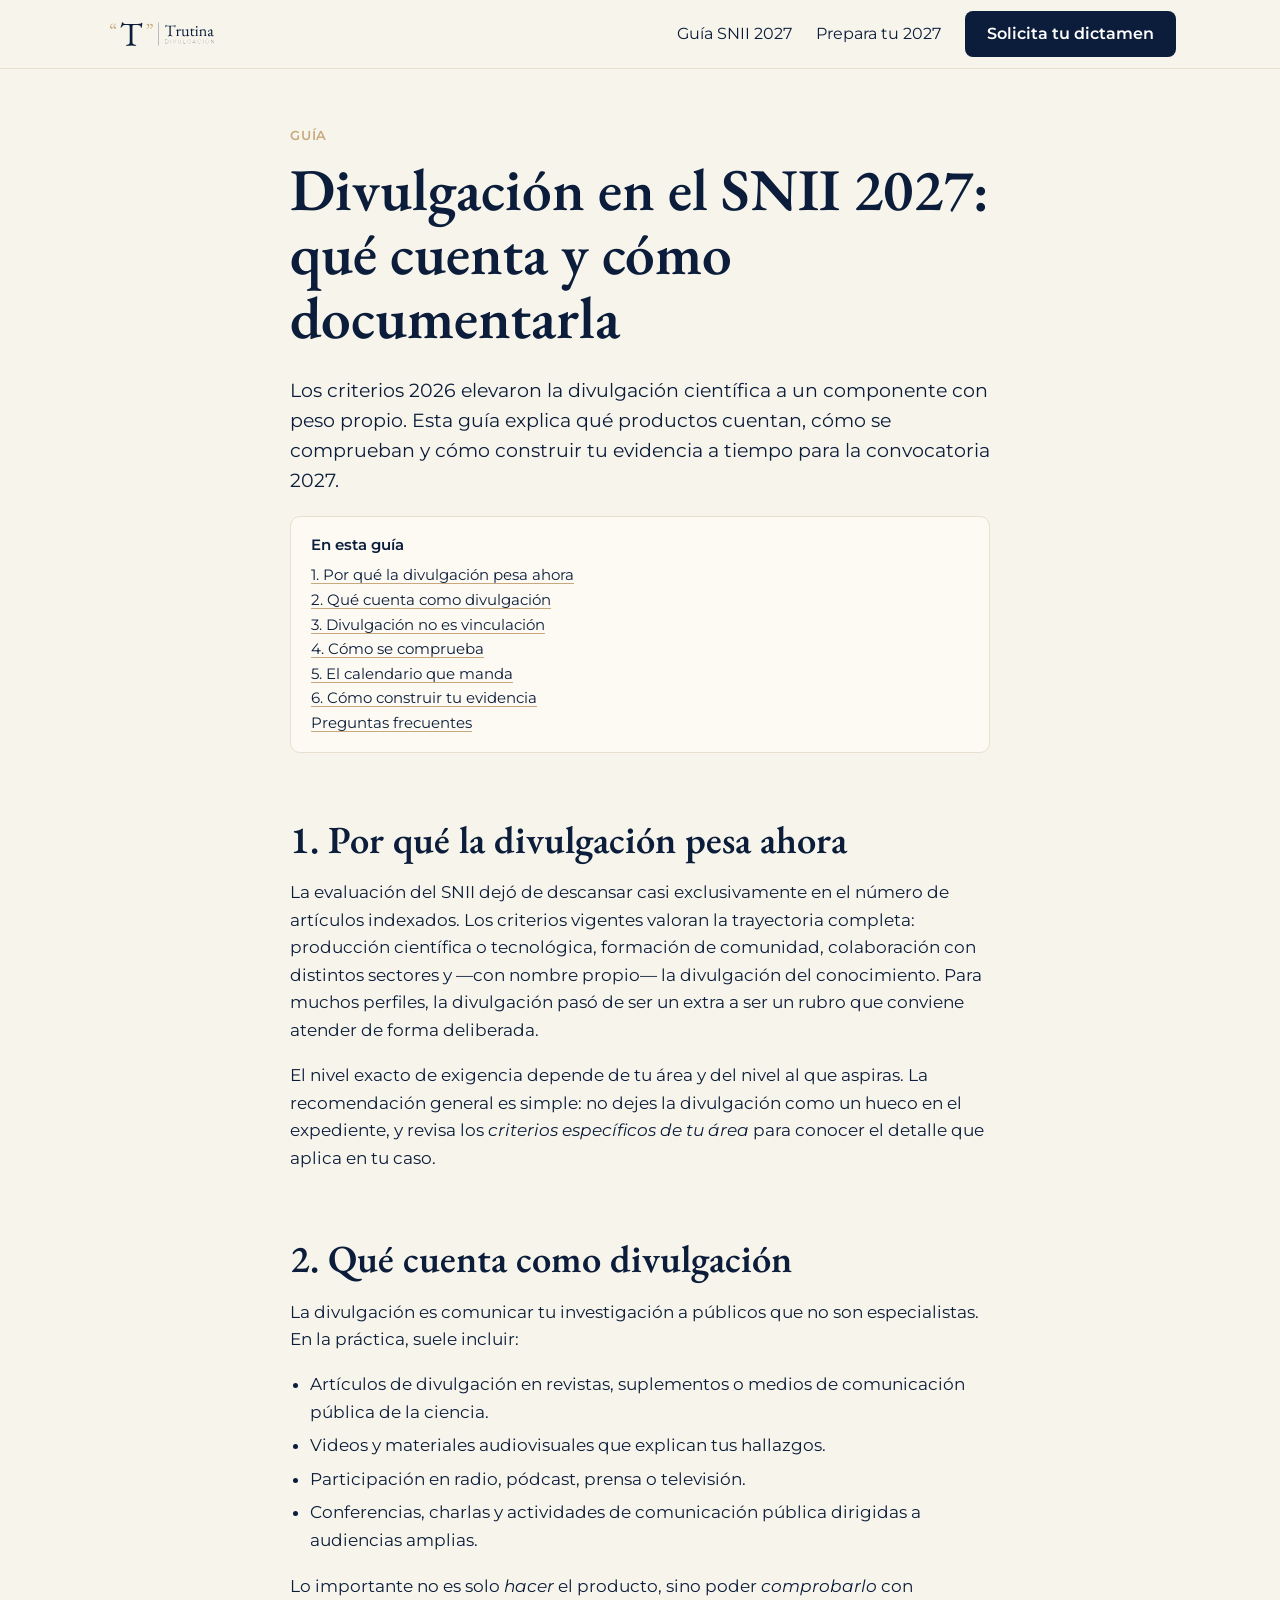
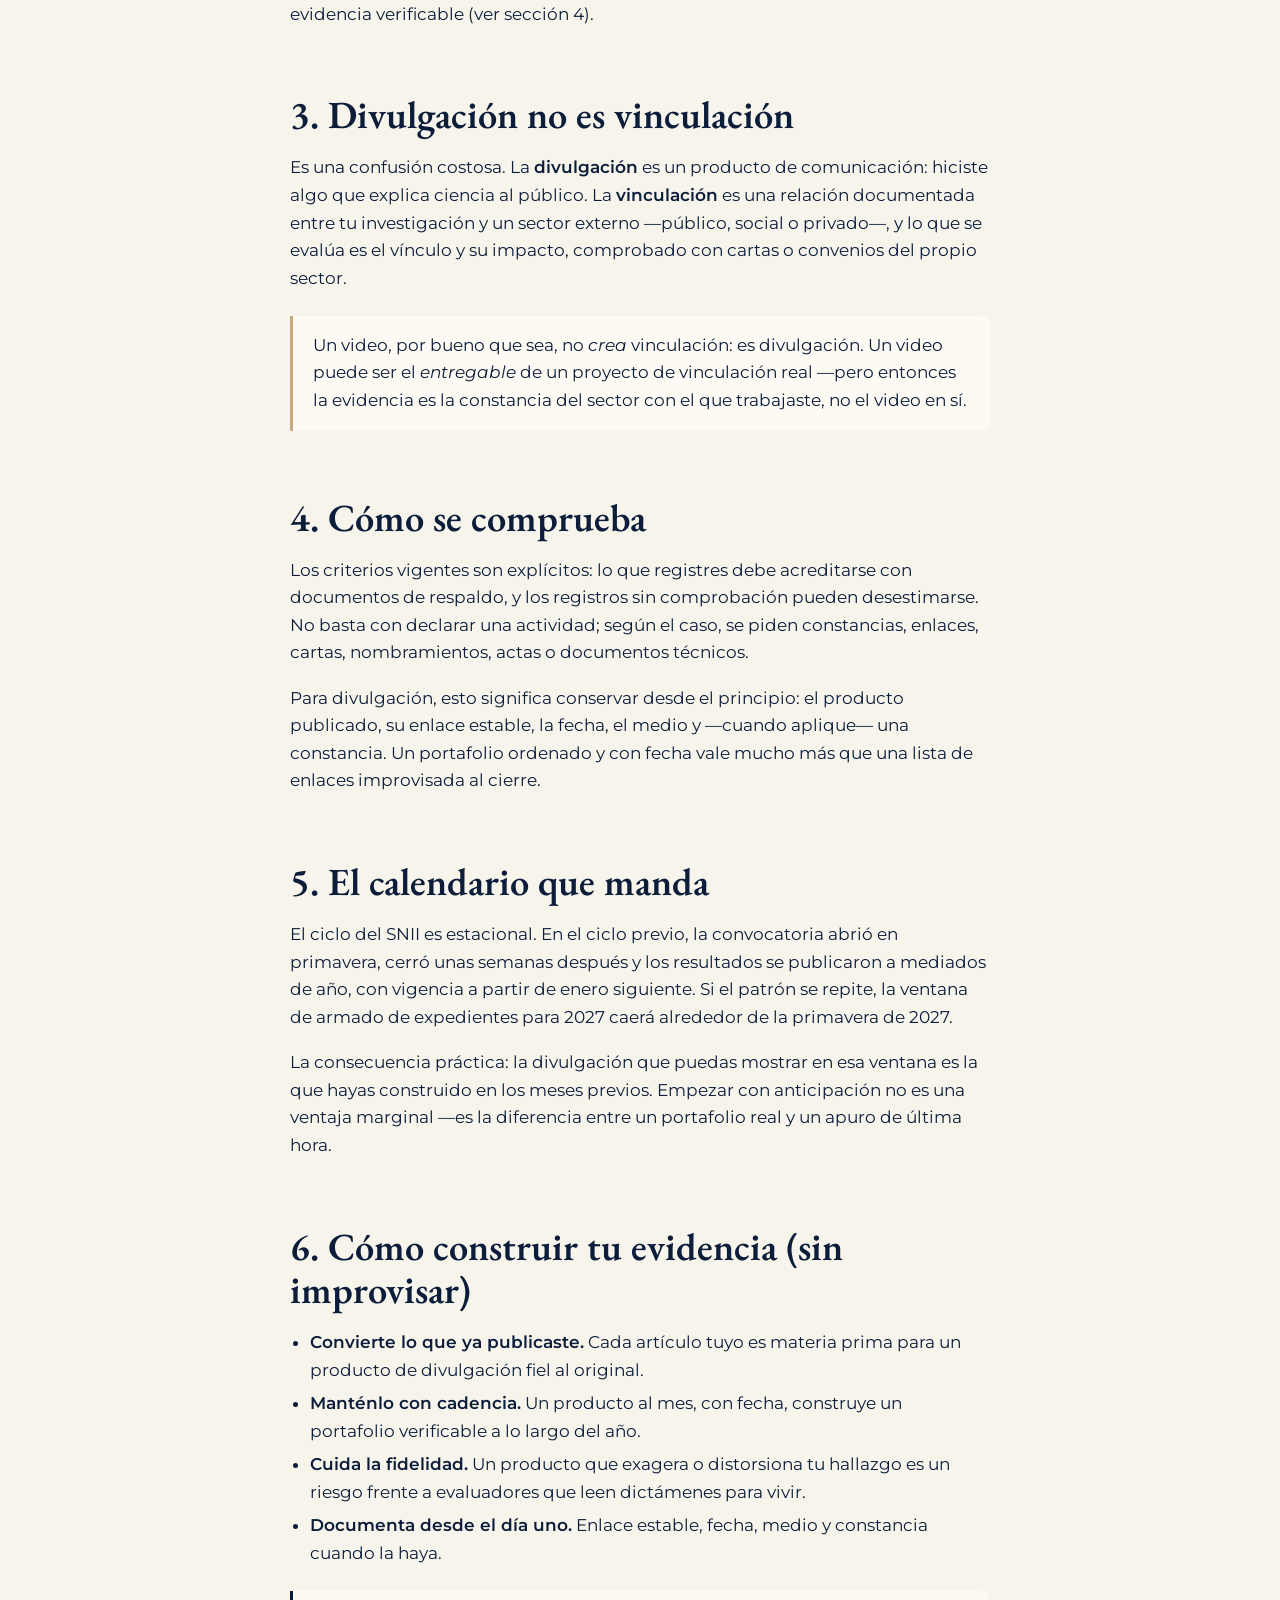
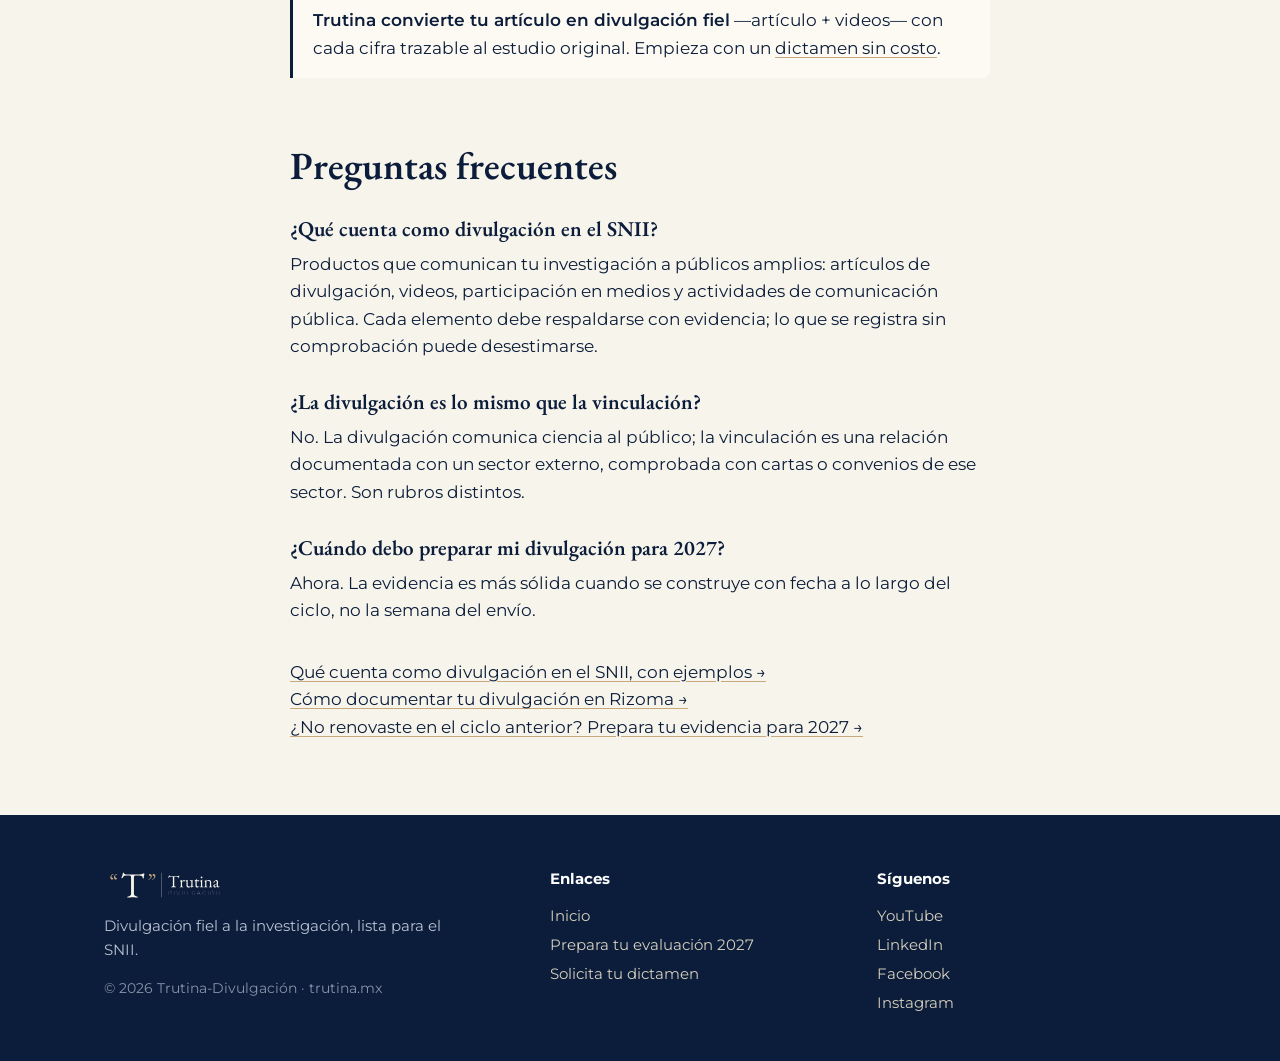
==== commit f7e73751: "Add files via upload 3a actualizacion de la página con logo y brand package correcto" ====
--- a/guia-divulgacion-snii-2027.html
+++ b/guia-divulgacion-snii-2027.html
@@ -14,8 +14,8 @@
 <link rel="preconnect" href="https://fonts.googleapis.com">
 <link rel="preconnect" href="https://fonts.gstatic.com" crossorigin>
 <link href="https://fonts.googleapis.com/css2?family=EB+Garamond:wght@500;600&family=Montserrat:wght@400;500;600&display=swap" rel="stylesheet">
-<link rel="icon" type="image/png" sizes="512x512" href="assets/favicon-512.png">
-<link rel="icon" type="image/png" sizes="192x192" href="assets/favicon-192.png">
+<link rel="icon" type="image/png" sizes="512x512" href="favicon-512.png">
+<link rel="icon" type="image/png" sizes="192x192" href="favicon-192.png">
 <link rel="stylesheet" href="styles.css">
 <script type="application/ld+json">
 {
@@ -35,7 +35,7 @@
 <header class="site-head">
   <div class="wrap">
     <a class="brand" href="/" aria-label="Trutina-Divulgación, inicio">
-      <img src="assets/logo-horizontal.svg" alt="Trutina-Divulgación" width="210">
+      <img src="logo-horizontal.svg" alt="Trutina-Divulgación" width="210">
     </a>
     <nav class="nav" aria-label="Principal">
       <a class="navlink" href="guia-divulgacion-snii-2027.html">Guía SNII 2027</a>
@@ -121,7 +121,7 @@
 <footer class="site-foot">
   <div class="wrap">
     <div>
-      <img class="fbrand-logo" src="assets/logo-horizontal-dark.svg" alt="Trutina-Divulgación">
+      <img class="fbrand-logo" src="logo-horizontal-dark.svg" alt="Trutina-Divulgación">
       <p style="margin:0;max-width:34ch">Divulgación fiel a la investigación, lista para el SNII.</p>
       <p class="fine">© 2026 Trutina-Divulgación · trutina.mx</p>
     </div>
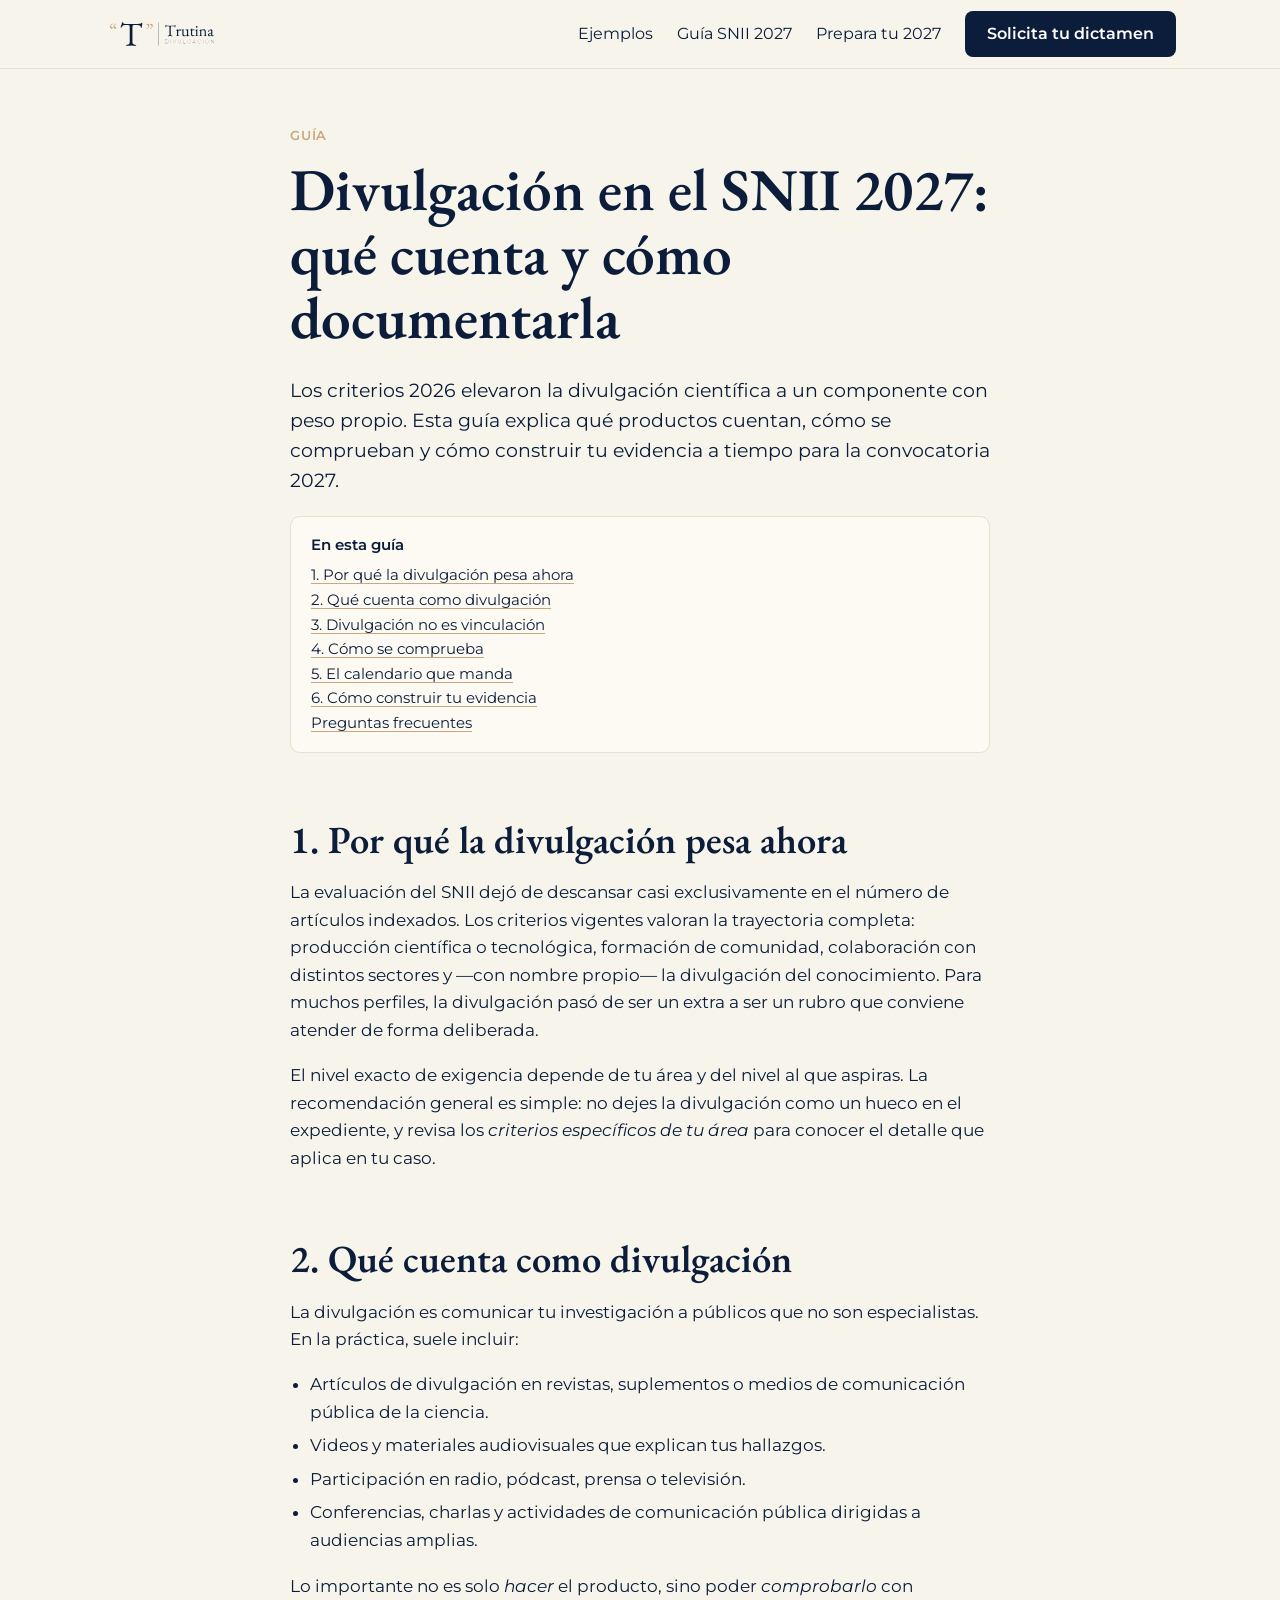
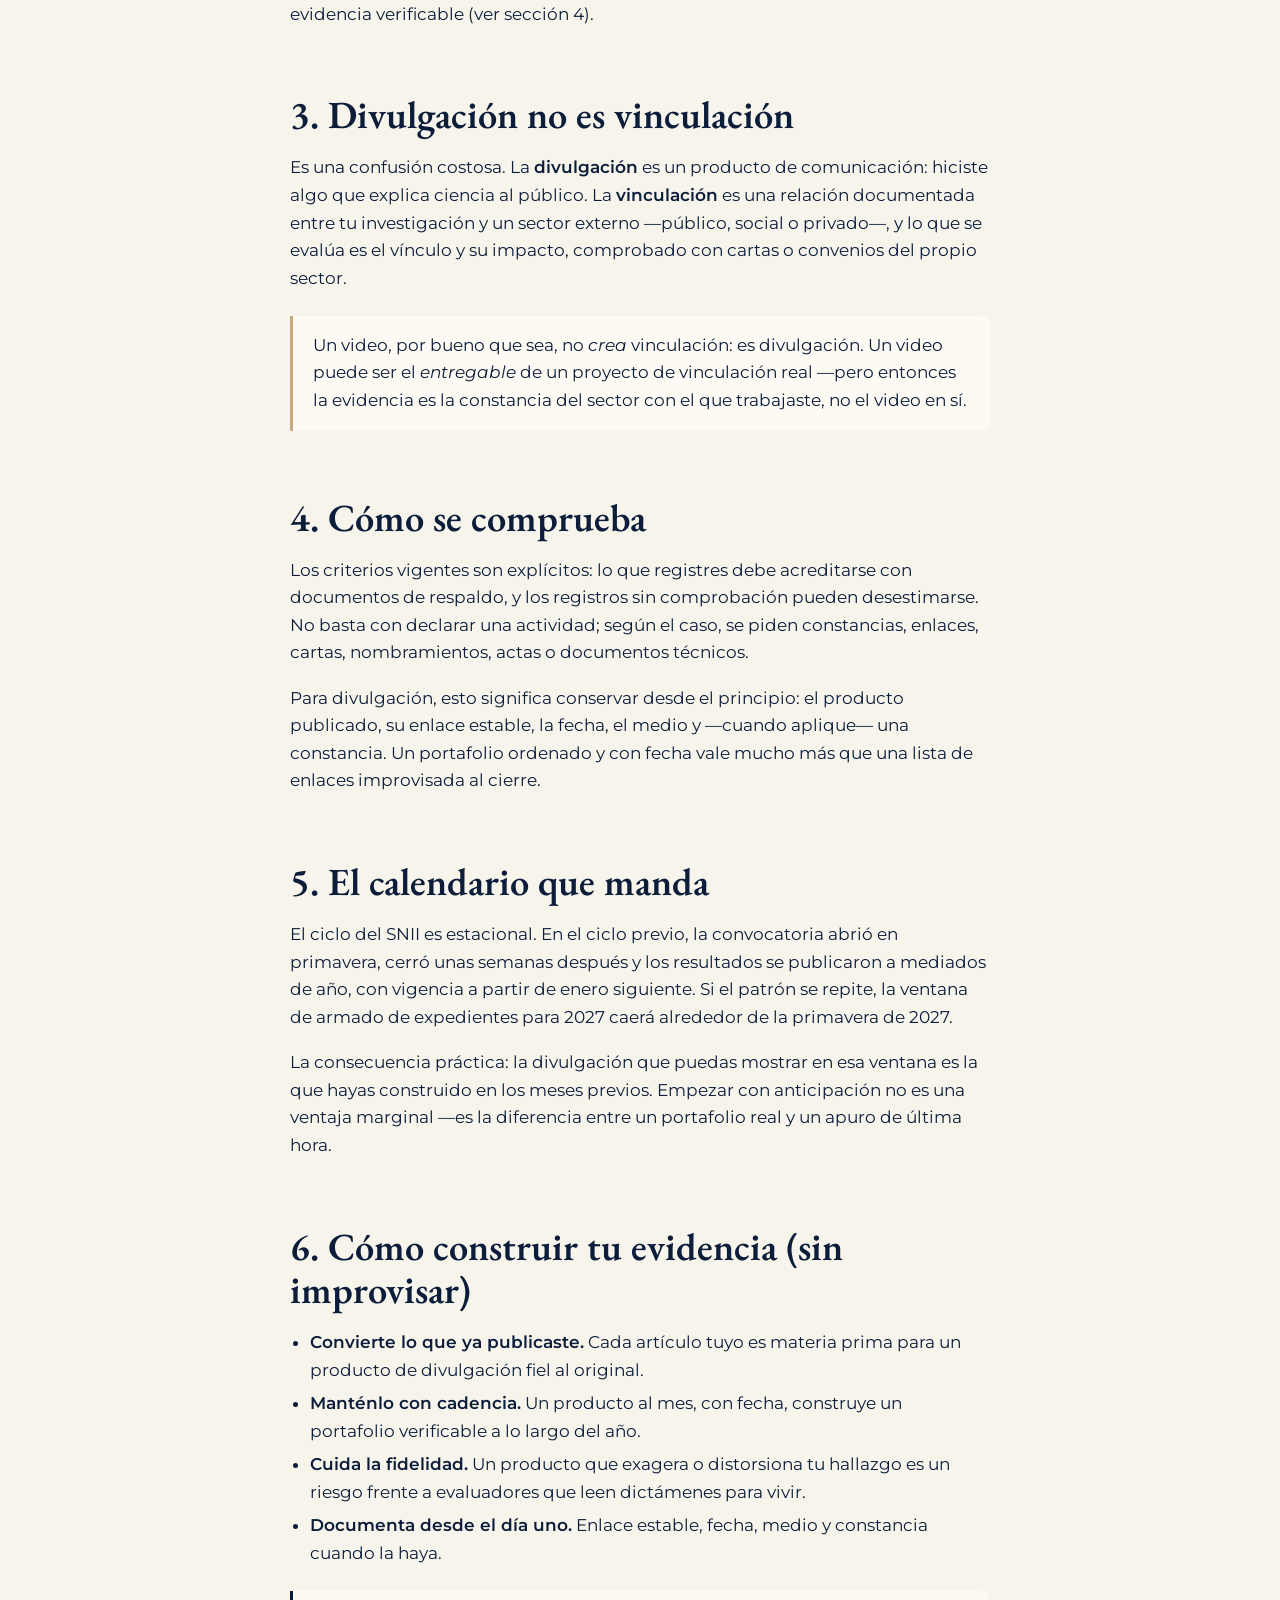
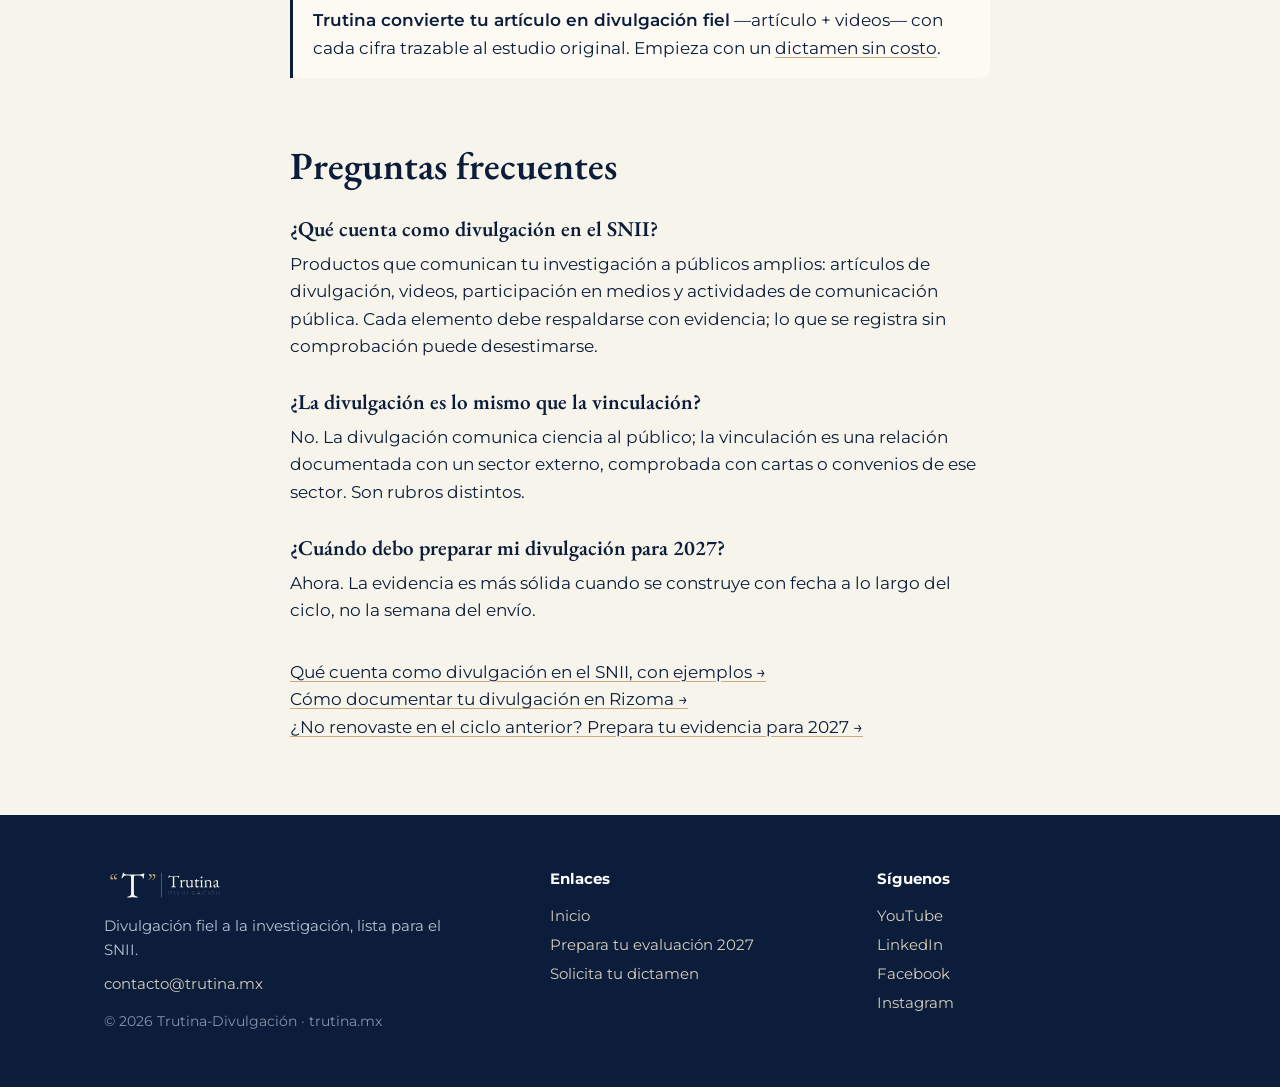
==== commit 5e22c7ea: "Add files via upload Actualización a contacto@trutina.mx más Google form más Google sheet" ====
--- a/guia-divulgacion-snii-2027.html
+++ b/guia-divulgacion-snii-2027.html
@@ -38,9 +38,10 @@
       <img src="logo-horizontal.svg" alt="Trutina-Divulgación" width="210">
     </a>
     <nav class="nav" aria-label="Principal">
+      <a class="navlink" href="que-cuenta-como-divulgacion-snii.html#ejemplos">Ejemplos</a>
       <a class="navlink" href="guia-divulgacion-snii-2027.html">Guía SNII 2027</a>
       <a class="navlink" href="no-renovados-2027.html">Prepara tu 2027</a>
-      <a class="btn btn-primary cta" href="mailto:trutina.divulgacion@gmail.com?subject=Solicito%20mi%20dictamen%20de%20divulgabilidad">Solicita tu dictamen</a>
+      <a class="btn btn-primary cta" href="https://docs.google.com/forms/d/e/1FAIpQLSewDv8B6CeYx_tbN5dP7ZryNakS0a-rOYEB_XTIBoEqdU7RLg/viewform" target="_blank" rel="noopener">Solicita tu dictamen</a>
     </nav>
   </div>
 </header>
@@ -99,7 +100,7 @@
     </ul>
 
     <div class="callout" style="border-left-color:var(--teal)">
-      <p><strong>Trutina convierte tu artículo en divulgación fiel</strong> &mdash;artículo + videos&mdash; con cada cifra trazable al estudio original. Empieza con un <a href="mailto:trutina.divulgacion@gmail.com?subject=Solicito%20mi%20dictamen%20de%20divulgabilidad">dictamen sin costo</a>.</p>
+      <p><strong>Trutina convierte tu artículo en divulgación fiel</strong> &mdash;artículo + videos&mdash; con cada cifra trazable al estudio original. Empieza con un <a href="https://docs.google.com/forms/d/e/1FAIpQLSewDv8B6CeYx_tbN5dP7ZryNakS0a-rOYEB_XTIBoEqdU7RLg/viewform" target="_blank" rel="noopener">dictamen sin costo</a>.</p>
     </div>
 
     <h2 id="faq">Preguntas frecuentes</h2>
@@ -123,13 +124,14 @@
     <div>
       <img class="fbrand-logo" src="logo-horizontal-dark.svg" alt="Trutina-Divulgación">
       <p style="margin:0;max-width:34ch">Divulgación fiel a la investigación, lista para el SNII.</p>
+      <p style="margin:.6em 0 0"><a href="mailto:contacto@trutina.mx">contacto@trutina.mx</a></p>
       <p class="fine">© 2026 Trutina-Divulgación · trutina.mx</p>
     </div>
     <div>
       <h4>Enlaces</h4>
       <a href="index.html">Inicio</a>
       <a href="no-renovados-2027.html">Prepara tu evaluación 2027</a>
-      <a href="mailto:trutina.divulgacion@gmail.com">Solicita tu dictamen</a>
+      <a href="https://docs.google.com/forms/d/e/1FAIpQLSewDv8B6CeYx_tbN5dP7ZryNakS0a-rOYEB_XTIBoEqdU7RLg/viewform" target="_blank" rel="noopener">Solicita tu dictamen</a>
     </div>
     <div>
       <h4>Síguenos</h4>
